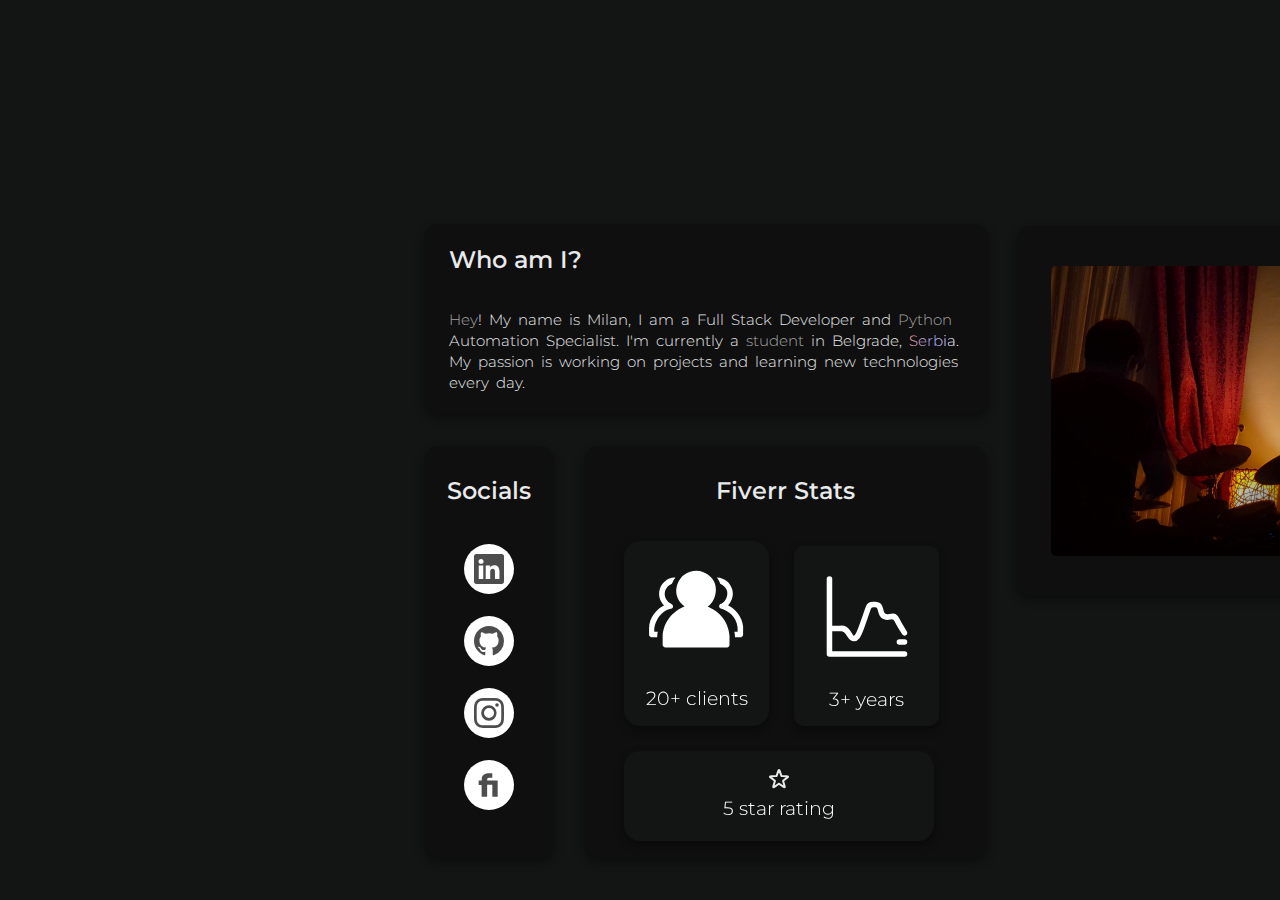
==== main.html @ 4656a769 "Initial commit" ====
<!DOCTYPE html>
<html lang="en">
<head>
    <meta charset="UTF-8">
    <meta name="viewport" content="width=device-width, initial-scale=1.0">
    <title>Document</title>
    <link rel="stylesheet" href="styles/styles.css">
    <link rel="stylesheet" href="styles/socials.css">
    <link rel="stylesheet" href="styles/cards.css">
    <link rel="stylesheet" href="styles/tools.css">
    <link href="https://fonts.googleapis.com/css2?family=Montserrat:wght@400;700&display=swap" rel="stylesheet">
</head>
<body>
    <script src="scripts/emojiAnimation.js"></script>
    <script src="scripts/starHover.js"></script>
    <div class="bubble-about">
        <h2 class="bubble-about-h">Who am I?</h2>
        <p class="about-paragraph">
            <span class="hover-word">Hey</span>! My name is Milan, I am a Full Stack Developer and <span class="hover-word">Python</span> Automation Specialist. I'm currently a <span class="hover-word">student</span> in Belgrade, <span class="hover-word serbia">Serbia</span>. My passion is working on projects and learning new technologies every day.
        </p>
        <div id="emoji-container"></div>
    </div>
    <div class="bubbles-container">
        <div class="bubble-socials">
            <h2 class="bubble-socials-h">Socials</h2>
            <ul class="example-2">
                <li class="icon-content">
                  <a
                    href="https://linkedin.com"
                    aria-label="LinkedIn"
                    data-social="linkedin"
                    target="_blank"
                  >
                    <div class="filled"></div>
                    <svg
                      xmlns="http://www.w3.org/2000/svg"
                      width="16"
                      height="16"
                      fill="currentColor"
                      class="bi bi-linkedin"
                      viewBox="0 0 16 16"
                      xml:space="preserve"
                    >
                      <path
                        d="M0 1.146C0 .513.526 0 1.175 0h13.65C15.474 0 16 .513 16 1.146v13.708c0 .633-.526 1.146-1.175 1.146H1.175C.526 16 0 15.487 0 14.854zm4.943 12.248V6.169H2.542v7.225zm-1.2-8.212c.837 0 1.358-.554 1.358-1.248-.015-.709-.52-1.248-1.342-1.248S2.4 3.226 2.4 3.934c0 .694.521 1.248 1.327 1.248zm4.908 8.212V9.359c0-.216.016-.432.08-.586.173-.431.568-.878 1.232-.878.869 0 1.216.662 1.216 1.634v3.865h2.401V9.25c0-2.22-1.184-3.252-2.764-3.252-1.274 0-1.845.7-2.165 1.193v.025h-.016l.016-.025V6.169h-2.4c.03.678 0 7.225 0 7.225z"
                        fill="currentColor"
                      ></path>
                    </svg>
                  </a>
                  <div class="tooltip">LinkedIn</div>
                </li>
                <li class="icon-content">
                  <a href="https://github.com/spidistudio" aria-label="GitHub" data-social="github" target="_blank">
                    <div class="filled"></div>
                    <svg
                      xmlns="http://www.w3.org/2000/svg"
                      width="16"
                      height="16"
                      fill="currentColor"
                      class="bi bi-github"
                      viewBox="0 0 16 16"
                      xml:space="preserve"
                    >
                      <path
                        d="M8 0C3.58 0 0 3.58 0 8c0 3.54 2.29 6.53 5.47 7.59.4.07.55-.17.55-.38 0-.19-.01-.82-.01-1.49-2.01.37-2.53-.49-2.69-.94-.09-.23-.48-.94-.82-1.13-.28-.15-.68-.52-.01-.53.63-.01 1.08.58 1.23.82.72 1.21 1.87.87 2.33.66.07-.52.28-.87.51-1.07-1.78-.2-3.64-.89-3.64-3.95 0-.87.31-1.59.82-2.15-.08-.2-.36-1.02.08-2.12 0 0 .67-.21 2.2.82.64-.18 1.32-.27 2-.27s1.36.09 2 .27c1.53-1.04 2.2-.82 2.2-.82.44 1.1.16 1.92.08 2.12.51.56.82 1.27.82 2.15 0 3.07-1.87 3.75-3.65 3.95.29.25.54.73.54 1.48 0 1.07-.01 1.93-.01 2.2 0 .21.15.46.55.38A8.01 8.01 0 0 0 16 8c0-4.42-3.58-8-8-8"
                        fill="currentColor"
                      ></path>
                    </svg>
                  </a>
                  <div class="tooltip">GitHub</div>
                </li>
                <li class="icon-content">
                  <a
                    href="https://www.instagram.com/milanarnaut"
                    aria-label="Instagram"
                    data-social="instagram"
                    target="_blank"
                  >
                    <div class="filled"></div>
                    <svg
                      xmlns="http://www.w3.org/2000/svg"
                      width="16"
                      height="16"
                      fill="currentColor"
                      class="bi bi-instagram"
                      viewBox="0 0 16 16"
                      xml:space="preserve"
                    >
                      <path
                        d="M8 0C5.829 0 5.556.01 4.703.048 3.85.088 3.269.222 2.76.42a3.9 3.9 0 0 0-1.417.923A3.9 3.9 0 0 0 .42 2.76C.222 3.268.087 3.85.048 4.7.01 5.555 0 5.827 0 8.001c0 2.172.01 2.444.048 3.297.04.852.174 1.433.372 1.942.205.526.478.972.923 1.417.444.445.89.719 1.416.923.51.198 1.09.333 1.942.372C5.555 15.99 5.827 16 8 16s2.444-.01 3.298-.048c.851-.04 1.434-.174 1.943-.372a3.9 3.9 0 0 0 1.416-.923c.445-.445.718-.891.923-1.417.197-.509.332-1.09.372-1.942C15.99 10.445 16 10.173 16 8s-.01-2.445-.048-3.299c-.04-.851-.175-1.433-.372-1.941a3.9 3.9 0 0 0-.923-1.417A3.9 3.9 0 0 0 13.24.42c-.51-.198-1.092-.333-1.943-.372C10.443.01 10.172 0 7.998 0zm-.717 1.442h.718c2.136 0 2.389.007 3.232.046.78.035 1.204.166 1.486.275.373.145.64.319.92.599s.453.546.598.92c.11.281.24.705.275 1.485.039.843.047 1.096.047 3.231s-.008 2.389-.047 3.232c-.035.78-.166 1.203-.275 1.485a2.5 2.5 0 0 1-.599.919c-.28.28-.546.453-.92.598-.28.11-.704.24-1.485.276-.843.038-1.096.047-3.232.047s-2.39-.009-3.233-.047c-.78-.036-1.203-.166-1.485-.276a2.5 2.5 0 0 1-.92-.598 2.5 2.5 0 0 1-.6-.92c-.109-.281-.24-.705-.275-1.485-.038-.843-.046-1.096-.046-3.233s.008-2.388.046-3.231c.036-.78.166-1.204.276-1.486.145-.373.319-.64.599-.92s.546-.453.92-.598c.282-.11.705-.24 1.485-.276.738-.034 1.024-.044 2.515-.045zm4.988 1.328a.96.96 0 1 0 0 1.92.96.96 0 0 0 0-1.92m-4.27 1.122a4.109 4.109 0 1 0 0 8.217 4.109 4.109 0 0 0 0-8.217m0 1.441a2.667 2.667 0 1 1 0 5.334 2.667 2.667 0 0 1 0-5.334"
                        fill="currentColor"
                      ></path>
                    </svg>
                  </a>
                  <div class="tooltip">Instagram</div>
                </li>
                <li class="icon-content">
                    <a href="https://www.fiverr.com/milan_code" target="_blank" data-social="fiverr" target="_blank">
                        <svg xmlns="http://www.w3.org/2000/svg" viewBox="0 0 24 24" fill="currentColor">
                            <path d="M 14.602 6.16 H 11.904 C 11.065 6.218 10.536 6.743 10.561 7.283 V 8.332 H 18.941 V 21.445 H 14.664 V 11.87 H 10.515 V 21.396 H 6.096 V 11.944 H 3.739 V 8.359 H 6.219 V 6.764 C 6.194 5.904 6.783 3.326 10.736 2.59 H 14.64 V 6.199"/>
                        </svg>
                        <span class="filled"></span>
                    </a>
                    <span class="tooltip">Fiverr</span>
                </li>
            </ul>
        </div>
        <div class="bubble-fiverr-stats">
          <h2 class="fiverr-stats-h">Fiverr Stats</h2>
          <ul class="fiverr-cards">
            <li class="clients">
              <svg xmlns="http://www.w3.org/2000/svg" viewBox="-6 -6 48 48" fill="currentColor" class="clients-svg">
                <path d="M 7.99 26.382 H 27.746 C 27.953 25.281 27.987 15.85 18.075 14.99 C 15.459 14.955 7.336 16.607 7.99 26.348 M 5.961 24.177 V 27.37 C 5.895 27.688 6.235 28.281 6.851 28.289 H 28.771 C 28.949 28.29 29.751 28.206 29.736 27.329 V 27.329 V 24.117 C 29.434 20.749 27.853 16.299 21.941 13.73 C 24.486 12.578 27.063 5.721 22.006 2.365 C 20.491 1.192 16.958 -0.005 13.524 2.489 C 11.663 3.692 8.335 9.383 13.794 13.766 C 12.361 14.241 6.59 16.925 5.946 24.172 M 4.028 24.667 C 4.046 24.072 4.093 23.337 4.22 22.718 H 3.039 C 2.682 20.264 4.679 15.167 9.28 14.426 C 9.823 14.008 9.838 13.212 9.102 12.8 C 6.191 11.451 5.607 7.342 9.261 5.63 C 9.607 4.896 9.934 4.084 10.518 3.49 C 9.401 3.343 7.714 3.817 6.744 4.885 C 4.622 6.626 3.681 10.387 6.451 13.36 C 3.791 14.652 1.198 17.58 1.136 21.448 V 23.852 C 1.181 24.172 1.369 24.508 1.943 24.653 H 4.025 M 31.682 24.659 C 31.615 24.022 31.642 23.423 31.481 22.748 H 32.605 V 21.08 C 32.051 17.33 29.559 15.359 26.581 14.471 C 25.822 14.037 25.837 13.218 26.632 12.783 C 28.183 12.58 31.147 7.864 26.425 5.623 C 26.132 4.921 25.82 4.164 25.237 3.455 C 26.712 3.49 27.82 3.979 29.189 5.038 C 31.437 7.629 31.568 10.644 29.254 13.349 C 31.553 14.343 34.29 17.21 34.567 20.877 V 23.907 C 34.48 24.349 34.185 24.569 33.916 24.641 H 31.685 M 17.991 13.165 C 25.433 12.078 23.74 3.215 17.995 3.001 a 1 1 0 0 0 -0.075 10.131"/>
            </svg>
            20+ clients
            </li>
            <li class="experience">
              <svg width="140px" height="140px" viewBox="-6.4 -6.4 76.80 76.80" xmlns="http://www.w3.org/2000/svg" stroke="#ffffff" stroke-width="1.28" transform="rotate(0)matrix(1, 0, 0, 1, 0, 0)"><g id="SVGRepo_bgCarrier" stroke-width="0"></g><g id="SVGRepo_tracerCarrier" stroke-linecap="round" stroke-linejoin="round" stroke-width="1.25" stroke-width="6" fill="currentColor" class="experience-svg">
                <path d="M55,54c0,.5522-.4473,1-1,1H10c-.5527,0-1-.4478-1-1V10c0-.5522,.4473-1,1-1s1,.4478,1,1v28h5.4639c.5596-.0562,3.2568-.1567,5.3184,2.8716,.3125,.4585,.585,.8989,.835,1.3057,.7012,1.1362,1.1211,1.7793,1.5918,1.7793,.5898,0,1.4805,0,3.7305-6.2827,1.458-4.0718,3.0107-8.6055,3.8076-10.9453,.5508-1.6177,2.0713-2.7041,3.7842-2.7041h1.3135c1.8564,0,3.4561,1.2627,3.8906,3.0703,.5488,2.2915,.8428,2.9209,.9199,3.0596,.292,.5225,.9014,1.6108,3.5117,1.0425,3.3486-.7305,4.1211-.1455,5.4199,2.5674,1.0713,2.2358,4.2275,7.2573,4.2598,7.3076,.2939,.4673,.1533,1.085-.3145,1.3789-.4658,.2969-1.084,.1538-1.3789-.3135-.1318-.21-3.249-5.1694-4.3701-7.5093q-.9434-1.9668-3.1885-1.4771c-2.6963,.5889-4.6064-.0928-5.6855-2.0215-.1152-.2065-.4629-.8315-1.1191-3.5684-.2168-.9043-1.0166-1.5366-1.9453-1.5366h-1.3135c-.8564,0-1.6162,.542-1.8916,1.3486-.7979,2.3452-2.3545,6.8901-3.8174,10.9746-2.0879,5.8311-3.3994,7.6089-5.6133,7.6089-1.6104,0-2.4277-1.3257-3.2939-2.7295-.2354-.3828-.4912-.7979-.7852-1.2295-1.5234-2.2388-3.3867-2.0181-3.4629-2.0083-.0439,.0059-.1016,.0107-.1455,.0107h-5.5215v13H54c.5527,0,1,.4478,1,1Zm-1-8h-3c-.5527,0-1,.4478-1,1s.4473,1,1,1h3c.5527,0,1-.4478,1-1s-.4473-1-1-1Z"/>
            </svg>
            3+ years
            </li>
            <li class="rating">
              <div class="star-container">
                  <svg class="star-svg main-star" width="24px" height="24px" xmlns="http://www.w3.org/2000/svg" viewBox="0 0 24 24" stroke="#e8eaeb" stroke-width="2" stroke-linecap="round" stroke-linejoin="round" style="display: block;" class="main-star">
                      <path d="M11.245 4.174C11.4765 3.5081 11.5922 3.1751 11.7634 3.0829 11.9115 3.003 12.0898 3.003 12.238 3.0829 12.4091 3.1751 12.5248 3.5081 12.7563 4.174L14.2866 8.5764C14.3525 8.7659 14.3854 8.8607 14.4448 8.9313 14.4972 8.9936 14.5641 9.0422 14.6396 9.0728 14.725 9.1074 14.8253 9.1095 15.0259 9.1136L19.6857 9.2085C20.3906 9.2229 20.743 9.2301 20.8837 9.3643 21.0054 9.4805 21.0605 9.6501 21.0303 9.8157 20.9955 10.007 20.7146 10.2199 20.1528 10.6459L16.4387 13.4616C16.2788 13.5829 16.1989 13.6435 16.1501 13.7217 16.107 13.7909 16.0815 13.8695 16.0757 13.9507 16.0692 14.0427 16.0982 14.1387 16.1563 14.3308L17.506 18.7919C17.7101 19.4667 17.8122 19.8041 17.728 19.9793 17.6551 20.131 17.5108 20.2358 17.344 20.2583 17.1513 20.2842 16.862 20.0829 16.2833 19.6802L12.4576 17.0181C12.2929 16.9035 12.2106 16.8462 12.1211 16.8239 12.042 16.8043 11.9593 16.8043 11.8803 16.8239 11.7908 16.8462 11.7084 16.9035 11.5437 17.0181L7.718 19.6802C7.1394 20.0829 6.85 20.2842 6.6573 20.2583 6.4906 20.2358 6.3463 20.131 6.2734 19.9793 6.1891 19.8041 6.2912 19.4667 6.4954 18.7919L7.845 14.3308C7.9031 14.1387 7.9322 14.0427 7.9256 13.9507 7.9199 13.8695 7.8943 13.7909 7.8512 13.7217 7.8025 13.6435 7.7225 13.5829 7.5626 13.4616L3.8486 10.6459C3.2868 10.2199 3.0059 10.007 2.971 9.8157 2.9408 9.6501 2.9959 9.4805 3.1177 9.3643 3.2583 9.2301 3.6107 9.2229 4.3156 9.2085L8.9754 9.1136C9.176 9.1095 9.2763 9.1074 9.3618 9.0728 9.4373 9.0422 9.5041 8.9936 9.5566 8.9313 9.6159 8.8607 9.6489 8.7659 9.7148 8.5764L11.245 4.174Z"/>
                  </svg>
                  <svg class="star-svg" width="24px" height="24px" xmlns="http://www.w3.org/2000/svg" viewBox="0 0 24 24" stroke="#e8eaeb" stroke-width="2" stroke-linecap="round" stroke-linejoin="round" data-index="1" style="display: block;">
                      <path d="M11.245 4.174C11.4765 3.5081 11.5922 3.1751 11.7634 3.0829 11.9115 3.003 12.0898 3.003 12.238 3.0829 12.4091 3.1751 12.5248 3.5081 12.7563 4.174L14.2866 8.5764C14.3525 8.7659 14.3854 8.8607 14.4448 8.9313 14.4972 8.9936 14.5641 9.0422 14.6396 9.0728 14.725 9.1074 14.8253 9.1095 15.0259 9.1136L19.6857 9.2085C20.3906 9.2229 20.743 9.2301 20.8837 9.3643 21.0054 9.4805 21.0605 9.6501 21.0303 9.8157 20.9955 10.007 20.7146 10.2199 20.1528 10.6459L16.4387 13.4616C16.2788 13.5829 16.1989 13.6435 16.1501 13.7217 16.107 13.7909 16.0815 13.8695 16.0757 13.9507 16.0692 14.0427 16.0982 14.1387 16.1563 14.3308L17.506 18.7919C17.7101 19.4667 17.8122 19.8041 17.728 19.9793 17.6551 20.131 17.5108 20.2358 17.344 20.2583 17.1513 20.2842 16.862 20.0829 16.2833 19.6802L12.4576 17.0181C12.2929 16.9035 12.2106 16.8462 12.1211 16.8239 12.042 16.8043 11.9593 16.8043 11.8803 16.8239 11.7908 16.8462 11.7084 16.9035 11.5437 17.0181L7.718 19.6802C7.1394 20.0829 6.85 20.2842 6.6573 20.2583 6.4906 20.2358 6.3463 20.131 6.2734 19.9793 6.1891 19.8041 6.2912 19.4667 6.4954 18.7919L7.845 14.3308C7.9031 14.1387 7.9322 14.0427 7.9256 13.9507 7.9199 13.8695 7.8943 13.7909 7.8512 13.7217 7.8025 13.6435 7.7225 13.5829 7.5626 13.4616L3.8486 10.6459C3.2868 10.2199 3.0059 10.007 2.971 9.8157 2.9408 9.6501 2.9959 9.4805 3.1177 9.3643 3.2583 9.2301 3.6107 9.2229 4.3156 9.2085L8.9754 9.1136C9.176 9.1095 9.2763 9.1074 9.3618 9.0728 9.4373 9.0422 9.5041 8.9936 9.5566 8.9313 9.6159 8.8607 9.6489 8.7659 9.7148 8.5764L11.245 4.174Z"/>
                  </svg>
                  <svg class="star-svg" width="24px" height="24px" xmlns="http://www.w3.org/2000/svg" viewBox="0 0 24 24" stroke="#e8eaeb" stroke-width="2" stroke-linecap="round" stroke-linejoin="round" data-index="2" style="display: block;">
                      <path d="M11.245 4.174C11.4765 3.5081 11.5922 3.1751 11.7634 3.0829 11.9115 3.003 12.0898 3.003 12.238 3.0829 12.4091 3.1751 12.5248 3.5081 12.7563 4.174L14.2866 8.5764C14.3525 8.7659 14.3854 8.8607 14.4448 8.9313 14.4972 8.9936 14.5641 9.0422 14.6396 9.0728 14.725 9.1074 14.8253 9.1095 15.0259 9.1136L19.6857 9.2085C20.3906 9.2229 20.743 9.2301 20.8837 9.3643 21.0054 9.4805 21.0605 9.6501 21.0303 9.8157 20.9955 10.007 20.7146 10.2199 20.1528 10.6459L16.4387 13.4616C16.2788 13.5829 16.1989 13.6435 16.1501 13.7217 16.107 13.7909 16.0815 13.8695 16.0757 13.9507 16.0692 14.0427 16.0982 14.1387 16.1563 14.3308L17.506 18.7919C17.7101 19.4667 17.8122 19.8041 17.728 19.9793 17.6551 20.131 17.5108 20.2358 17.344 20.2583 17.1513 20.2842 16.862 20.0829 16.2833 19.6802L12.4576 17.0181C12.2929 16.9035 12.2106 16.8462 12.1211 16.8239 12.042 16.8043 11.9593 16.8043 11.8803 16.8239 11.7908 16.8462 11.7084 16.9035 11.5437 17.0181L7.718 19.6802C7.1394 20.0829 6.85 20.2842 6.6573 20.2583 6.4906 20.2358 6.3463 20.131 6.2734 19.9793 6.1891 19.8041 6.2912 19.4667 6.4954 18.7919L7.845 14.3308C7.9031 14.1387 7.9322 14.0427 7.9256 13.9507 7.9199 13.8695 7.8943 13.7909 7.8512 13.7217 7.8025 13.6435 7.7225 13.5829 7.5626 13.4616L3.8486 10.6459C3.2868 10.2199 3.0059 10.007 2.971 9.8157 2.9408 9.6501 2.9959 9.4805 3.1177 9.3643 3.2583 9.2301 3.6107 9.2229 4.3156 9.2085L8.9754 9.1136C9.176 9.1095 9.2763 9.1074 9.3618 9.0728 9.4373 9.0422 9.5041 8.9936 9.5566 8.9313 9.6159 8.8607 9.6489 8.7659 9.7148 8.5764L11.245 4.174Z"/>
                  </svg>
                  <svg class="star-svg" width="24px" height="24px" xmlns="http://www.w3.org/2000/svg" viewBox="0 0 24 24" stroke="#e8eaeb" stroke-width="2" stroke-linecap="round" stroke-linejoin="round" data-index="3" style="display: block;">
                      <path d="M11.245 4.174C11.4765 3.5081 11.5922 3.1751 11.7634 3.0829 11.9115 3.003 12.0898 3.003 12.238 3.0829 12.4091 3.1751 12.5248 3.5081 12.7563 4.174L14.2866 8.5764C14.3525 8.7659 14.3854 8.8607 14.4448 8.9313 14.4972 8.9936 14.5641 9.0422 14.6396 9.0728 14.725 9.1074 14.8253 9.1095 15.0259 9.1136L19.6857 9.2085C20.3906 9.2229 20.743 9.2301 20.8837 9.3643 21.0054 9.4805 21.0605 9.6501 21.0303 9.8157 20.9955 10.007 20.7146 10.2199 20.1528 10.6459L16.4387 13.4616C16.2788 13.5829 16.1989 13.6435 16.1501 13.7217 16.107 13.7909 16.0815 13.8695 16.0757 13.9507 16.0692 14.0427 16.0982 14.1387 16.1563 14.3308L17.506 18.7919C17.7101 19.4667 17.8122 19.8041 17.728 19.9793 17.6551 20.131 17.5108 20.2358 17.344 20.2583 17.1513 20.2842 16.862 20.0829 16.2833 19.6802L12.4576 17.0181C12.2929 16.9035 12.2106 16.8462 12.1211 16.8239 12.042 16.8043 11.9593 16.8043 11.8803 16.8239 11.7908 16.8462 11.7084 16.9035 11.5437 17.0181L7.718 19.6802C7.1394 20.0829 6.85 20.2842 6.6573 20.2583 6.4906 20.2358 6.3463 20.131 6.2734 19.9793 6.1891 19.8041 6.2912 19.4667 6.4954 18.7919L7.845 14.3308C7.9031 14.1387 7.9322 14.0427 7.9256 13.9507 7.9199 13.8695 7.8943 13.7909 7.8512 13.7217 7.8025 13.6435 7.7225 13.5829 7.5626 13.4616L3.8486 10.6459C3.2868 10.2199 3.0059 10.007 2.971 9.8157 2.9408 9.6501 2.9959 9.4805 3.1177 9.3643 3.2583 9.2301 3.6107 9.2229 4.3156 9.2085L8.9754 9.1136C9.176 9.1095 9.2763 9.1074 9.3618 9.0728 9.4373 9.0422 9.5041 8.9936 9.5566 8.9313 9.6159 8.8607 9.6489 8.7659 9.7148 8.5764L11.245 4.174Z"/>
                  </svg>
                  <svg class="star-svg" width="24px" height="24px" xmlns="http://www.w3.org/2000/svg" viewBox="0 0 24 24" stroke="#e8eaeb" stroke-width="2" stroke-linecap="round" stroke-linejoin="round" data-index="4" style="display: block;">
                      <path d="M11.245 4.174C11.4765 3.5081 11.5922 3.1751 11.7634 3.0829 11.9115 3.003 12.0898 3.003 12.238 3.0829 12.4091 3.1751 12.5248 3.5081 12.7563 4.174L14.2866 8.5764C14.3525 8.7659 14.3854 8.8607 14.4448 8.9313 14.4972 8.9936 14.5641 9.0422 14.6396 9.0728 14.725 9.1074 14.8253 9.1095 15.0259 9.1136L19.6857 9.2085C20.3906 9.2229 20.743 9.2301 20.8837 9.3643 21.0054 9.4805 21.0605 9.6501 21.0303 9.8157 20.9955 10.007 20.7146 10.2199 20.1528 10.6459L16.4387 13.4616C16.2788 13.5829 16.1989 13.6435 16.1501 13.7217 16.107 13.7909 16.0815 13.8695 16.0757 13.9507 16.0692 14.0427 16.0982 14.1387 16.1563 14.3308L17.506 18.7919C17.7101 19.4667 17.8122 19.8041 17.728 19.9793 17.6551 20.131 17.5108 20.2358 17.344 20.2583 17.1513 20.2842 16.862 20.0829 16.2833 19.6802L12.4576 17.0181C12.2929 16.9035 12.2106 16.8462 12.1211 16.8239 12.042 16.8043 11.9593 16.8043 11.8803 16.8239 11.7908 16.8462 11.7084 16.9035 11.5437 17.0181L7.718 19.6802C7.1394 20.0829 6.85 20.2842 6.6573 20.2583 6.4906 20.2358 6.3463 20.131 6.2734 19.9793 6.1891 19.8041 6.2912 19.4667 6.4954 18.7919L7.845 14.3308C7.9031 14.1387 7.9322 14.0427 7.9256 13.9507 7.9199 13.8695 7.8943 13.7909 7.8512 13.7217 7.8025 13.6435 7.7225 13.5829 7.5626 13.4616L3.8486 10.6459C3.2868 10.2199 3.0059 10.007 2.971 9.8157 2.9408 9.6501 2.9959 9.4805 3.1177 9.3643 3.2583 9.2301 3.6107 9.2229 4.3156 9.2085L8.9754 9.1136C9.176 9.1095 9.2763 9.1074 9.3618 9.0728 9.4373 9.0422 9.5041 8.9936 9.5566 8.9313 9.6159 8.8607 9.6489 8.7659 9.7148 8.5764L11.245 4.174Z"/>
                  </svg>
              </div>
              <span class="rating-text">5 star rating</span>
          </li>
          </ul>
        </div>
        <div class="image-container">
            <div class="bubble-image">
                <img src="images/ja.jpg" class="personal-image" />
            </div>
        </div>
        <div clss="tools-container">
          <div class="bubble-tools">
            <h2 class="bubble-tools-h">Tools</h2>
            <ul>
              <li>
                  <img src="images/python-logo.png" alt="Python Logo" class="tools-logo" />
              </li>
              <li>
                <img src="images/css-logo.png" alt="CSS Logo" class="tools-logo" />
              </li>
              <li>
                <img src="images/html-logo.png" alt="HTML Logo" class="tools-logo" />
              </li>
              <li>
                <img src="images/Javascript-shield.svg" alt="JS Logo" class="tools-logo" />
              </li>
              <li>
                <img src="images/csharp-logo.png" alt="C# Logo" class="tools-logo" />
              </li>
              <li>
                <img src="images/adobe-premiere-pro-logo.png" alt="Adobe Premiere Pro Logo" class="tools-logo" />
              </li>
              <li>
                <img src="images/react-logo.png" alt="React Logo" class="tools-logo" />
              </li>
            </ul>
          </div>
        </div>
</body>
</html>
---- styles/styles.css ----
body {
    font-family: 'Montserrat', sans-serif;
    background-color: #131414;
    color: #e8eaeb;
    font-weight: 300;
}

h1, h2, h3 {
    font-weight: 550;
    padding-top: 30px;
    padding-left: 25px;
}

@keyframes slideInAbout {
    0% {
        transform: translateX(-100%); /* Start from the left */
        opacity: 0; /* Start invisible */
        margin-left: -26rem; /* Start with negative margin */
    }
    75% {
        transform: (translateX(-80%));
    }
    100% {
        transform: translateX(0); /* End at the original position */
        opacity: 1; /* Fully visible */
        margin-left: 26rem;
    }
}

@keyframes slideInSocials {
    0% {
        transform: translateX(100%); /* Start from the left */
        opacity: 0; /* Start invisible */
        margin-left: -26rem; /* Start with negative margin */
    }
    75% {
        transform: (translateX(80%));
    }
    100% {
        transform: translateX(0); /* End at the original position */
        opacity: 1; /* Fully visible */
        margin-left: 26rem;
    }
}

@keyframes slideInFiverrStats {
    0% {
        transform: translateX(100%); /* Start from the left */
        opacity: 0; /* Start invisible */
        margin-left: -32rem; /* Start with negative margin */
    }
    75% {
        transform: (translateX(80%));
    }
    100% {
        transform: translateX(0); /* End at the original position */
        opacity: 1; /* Fully visible */
        margin-left: 36rem;
    }
}

@keyframes slideInImage {
    0% {
        transform: translateX(-100%); /* Start from the left */
        opacity: 0; /* Start invisible */
        margin-left: 120rem; /* Start with negative margin */
    }
    75% {
        transform: (translateX(-80%));
    }
    100% {
        transform: translateX(0); /* End at the original position */
        opacity: 1; /* Fully visible */
        margin-left: 63rem;
    }
}

@keyframes slideInTools {
    0% {
        transform: translateX(-100%); /* Start from the left */
        opacity: 0; /* Start invisible */
        margin-left: 150rem; /* Start with negative margin */
    }
    75% {
        transform: (translateX(-80%));
    }
    100% {
        transform: translateX(0); /* End at the original position */
        opacity: 1; /* Fully visible */
        margin-left: 87.5rem;
    }
}

.bubble-about {
    width: 80%;
    max-width: 550px;
    height: 180px;
    border-radius: 15px;
    background-color: #0f0f0f;
    box-shadow: 0 4px 10px rgba(0, 0, 0, 0.4); /* Stronger shadow */
    margin: 14rem 26rem 20px; /* Set margin-top to 14rem */
    display: flex;
    flex-direction: column;
    justify-content: center;
    animation: slideInAbout 1s ease;
    left: 26em; /* Set final position */
    padding-right: 15px;
    padding-bottom: 10px;
}

.bubble-socials {
    width: 80%;
    max-width: 130px;
    height: 412px;
    border-radius: 15px;
    background-color: #0f0f0f;
    box-shadow: 0 4px 10px rgba(0, 0, 0, 0.4); /* Stronger shadow */
    margin: 2rem 26rem 20px; /* Change top margin to match bubble-about */
    display: flex;
    flex-direction: column;
    animation: slideInSocials 1s ease;
    left: 28rem; /* Set final position */
}

.bubble-socials-h {
    text-align: center;
    padding-top: 10px;
    padding-left: 0px;
}

.bubble-fiverr-stats {
    width: 80%;
    max-width: 403px;
    height: 412px;
    border-radius: 15px;
    background-color: #0f0f0f;
    box-shadow: 0 4px 10px rgba(0, 0, 0, 0.4); /* Stronger shadow */
    margin-top: -27rem;
    margin-left: 36rem;
    display: flex;
    flex-direction: column;
    animation: slideInFiverrStats 1s ease;
    left: 36rem; /* Set final position */
}

.fiverr-stats-h {
    text-align: center;
    padding-top: 10px;
    padding-left: 0px;
}

/* Ensure the bubble image container is styled as a bubble */
.bubble-image {
    display: flex; /* Use flexbox for alignment */
    justify-content: center; /* Center the image horizontally */
    align-items: center; /* Center the image vertically */
    width: 100%; /* Full width of the bubble */
    height: 100%; /* Full height of the bubble */
    max-width: 320px;
    max-height: 320px;
    border-radius: 15px; /* Match the bubble style */
    background-color: #0f0f0f; /* Background color for the bubble */
    box-shadow: 0 4px 10px rgba(0, 0, 0, 0.4); /* Shadow for depth */
    margin-top: -39.5rem;
    margin-left: 63rem;
    padding: 40px 20px 40px 20px;
    animation: slideInImage 1s ease;
    margin-left: 63rem; /* Set final position */
}

/* Style for the personal image */
.personal-image {
    width: 100%; /* Make the image responsive */
    height: 100%; /* Maintain aspect ratio */
    max-width: 290px;
    max-height: 290px;
    object-fit: cover; /* Cover the bubble area */
    border-radius: 5px;
}

.tools-container {
    display: flex;
    flex-direction: column;
    align-items: center;
    padding: 20px 0;
}

.bubble-tools {
    width: 80%;
    max-width: 140px;
    height: 630px;
    border-radius: 15px;
    background-color: #0f0f0f;
    box-shadow: 0 4px 10px rgba(0, 0, 0, 0.4);
    margin-top: -23rem;
    margin-left: 87.5rem;
    display: flex;
    flex-direction: column;
    align-items: center; /* Center items horizontally */
    justify-content: space-around; /* Distribute space vertically */
    animation: slideInTools 1s ease;
    left: 28rem;
}

.bubble-tools-h {
    text-align: center;
    padding-top: 10px;
    padding-left: 0px;
    padding-bottom: 0px;
}

.about-paragraph {
    padding-left: 25px;
    padding-bottom: 25px;
    font-size: 15px;
    word-spacing: 0.2em;
    line-height: 1.4;
}

#emoji-container {
    position: fixed;
    top: 0;
    left: 0;
    width: 100vw;
    height: 100vh;
    pointer-events: none;
    overflow: hidden;
}

/* Emoji confetti styles */
.emoji-confetti {
    font-size: 1.5rem;
    position: absolute;
    opacity: 0;
    transition: transform 0.3s ease-out, opacity 0.3s ease-out; /* Initial jump effect */
}

.fade-in {
    opacity: 1; /* Fade in effect */
}

/* Paragraph container */
#content {
    text-align: center;
}

/* Hover words */
.hover-word {
    position: relative;
    cursor: pointer;
    color: #a6a6a6;
    transition: color 0.3s ease;
}

.hover-word:hover {
    color: #e8eaeb;
}

/* Updated Emoji confetti styles */
.emoji-confetti {
    font-size: 1.5rem;
    position: absolute;
    opacity: 0;
    transition: transform 0.3s ease-out, opacity 0.3s ease-out; /* Initial jump effect */
}

/* Fade-in class */
.fade-in {
    opacity: 1;
}

/* Apply the animation to the emoji */
.emoji-confetti {
    animation: jumpAndFall 1s ease forwards; /* Use the new animation */
}

.hover-word.serbia {
    color: #adadad; /* Initial text color */
    background: linear-gradient(90deg, red, blue, white); /* Horizontal gradient */
    background-clip: text; /* Clip the background to the text */
    -webkit-background-clip: text; /* For Safari */
    transition: color 0.5s ease; /* Smooth transition for color */
    display: inline-block; /* Ensure the text behaves like a block for background-clip */
}

.hover-word.serbia:hover {
    color: transparent; /* Make the text transparent to show the gradient */
    background: linear-gradient(90deg, red, blue, white); /* Apply the gradient on hover */
    background-clip: text; /* Ensure the gradient is clipped to the text */
    -webkit-background-clip: text; /* For Safari */
}

@keyframes gradientAnimation {
    0% {
        background-position: 0%; /* Start at the left */
    }
    100% {
        background-position: 100%; /* Move to the right */
    }
}

/* Medium screens (tablets) */
@media (min-width: 601px) and (max-width: 1024px) {
    .bubble-about, .bubble-socials, .bubble-fiverr-stats, .bubble-image, .bubble-tools {
        margin: 3rem auto; /* Center-align */
        max-width: 70%; /* Larger width than on small screens */
    }
}
---- styles/socials.css ----
/* From Uiverse.io by Zameerahmad01 */ 
ul {
  list-style: none;
}

.example-2 {
  display: flex;
  justify-content: center;
  align-items: center;
  flex-direction: column;
  row-gap: 1.2rem;
}
.example-2 .icon-content {
  margin: 0 10px;
  position: relative;
  margin-right: 50px;
  margin-top: -10px;
  padding-top: 13px;
}
.example-2 .icon-content .tooltip {
  position: absolute;
  top: 20px;
  left: 40%;
  transform: translateX(50%);
  color: #fff;
  padding: 6px 10px;
  border-radius: 5px;
  opacity: 0;
  visibility: hidden;
  font-size: 14px;
  transition: all 0.3s ease;
}
.example-2 .icon-content:hover .tooltip {
  opacity: 1;
  visibility: visible;
  top: 5px;
}
.example-2 .icon-content a {
  position: relative;
  overflow: hidden;
  display: flex;
  justify-content: center;
  align-items: center;
  width: 50px;
  height: 50px;
  border-radius: 50%;
  color: #4d4d4d;
  background-color: #fff;
  transition: all 0.3s ease-in-out;
}
.example-2 .icon-content a:hover {
  box-shadow: 3px 2px 45px 0px rgb(0 0 0 / 12%);
}
.example-2 .icon-content a svg {
  position: relative;
  z-index: 1;
  width: 30px;
  height: 30px;
}
.example-2 .icon-content a:hover {
  color: white;
}
.example-2 .icon-content a .filled {
  position: absolute;
  top: auto;
  bottom: 0;
  left: 0;
  width: 100%;
  height: 0;
  background-color: #000;
  transition: all 0.3s ease-in-out;
}
.example-2 .icon-content a:hover .filled {
  height: 100%;
}

.example-2 .icon-content a[data-social="linkedin"] .filled,
.example-2 .icon-content a[data-social="linkedin"] ~ .tooltip {
  background-color: #0274b3;
}

.example-2 .icon-content a[data-social="github"] .filled,
.example-2 .icon-content a[data-social="github"] ~ .tooltip {
  background-color: #24262a;
}
.example-2 .icon-content a[data-social="instagram"] .filled,
.example-2 .icon-content a[data-social="instagram"] ~ .tooltip {
  background: linear-gradient(
    45deg,
    #405de6,
    #5b51db,
    #b33ab4,
    #c135b4,
    #e1306c,
    #fd1f1f
  );
}
.example-2 .icon-content a[data-social="fiverr"] .filled,
.example-2 .icon-content a[data-social="fiverr"] ~ .tooltip {
  background-color: #1DBF73;
}

.example-2 .icon-content a[data-social="fiverr"] ~ .tooltip {
 margin-left: 10px;
}
---- styles/cards.css ----
.clients {
    display: flex; /* Enable flexbox */
    flex-direction: column; /* Stack items vertically */
    justify-content: center; /* Center items vertically */
    align-items: center; /* Center items horizontally */
    background: #131414;
    position: relative;
    width: 135px;
    height: 160px;
    border-radius: 16px;
    overflow: hidden;
    box-shadow: 0 4px 10px rgba(0, 0, 0, 0.4); /* Stronger shadow */
    color: white; /* Text color */
    font-size: 1.2rem; /* Font size similar to h2 */
    text-align: center;
    padding: 5px; /* Center text */
    margin: 0; /* Remove auto margin */
    padding-bottom: 15px;
    padding-top: 10px;
}

.clients svg, .clients p {
    margin: 0; /* Remove any default margin */
    display: block; /* Ensure block display for centering */
}

.experience {
    display: flex; /* Enable flexbox */
    flex-direction: column; /* Stack items vertically */
    justify-content: center; /* Center items vertically */
    align-items: center; /* Center items horizontally */
    background: #131414;
    position: relative;
    width: 135px;
    height: 160px;
    border-radius: 16px;
    overflow: hidden;
    box-shadow: 0 4px 10px rgba(0, 0, 0, 0.4); /* Stronger shadow */
    margin-top: -180px;
    margin-left: 170px;
    color: white; /* Text color */
    font-size: 1.2rem; /* Font size similar to h2 */
    text-align: center;
    padding: 5px; /* Center text */
    border-radius: 10px; /* Rounded corners */
    padding-bottom: 15px;
}

.experience svg {
    margin-bottom: 5px;
}

.rating {
    display: flex; /* Enable flexbox */
    flex-direction: column; /* Stack items vertically */
    justify-content: center; /* Center items vertically */
    align-items: center; /* Center items horizontally */
    background: #131414;
    position: relative;
    width: 310px;
    height: 80px;
    border-radius: 16px;
    overflow: hidden;
    box-shadow: 0 4px 10px rgba(0, 0, 0, 0.4); /* Stronger shadow */
    margin-top: 25px;
    margin-left: 0px;
    color: white; /* Text color */
    font-size: 1.2rem; /* Font size similar to h2 */
    text-align: center;
    padding-top: 10px;
}

.rating svg {
    margin-bottom: 5px; /* Space between star and text */
}

.rating-text {
    padding-top: 15px;
    padding-bottom: 0px;
}

.star-container {
    position: relative;
    display: flex;
    justify-content: center;
    align-items: center;
    cursor: pointer;
}

.star-svg {
    opacity: 1; /* Start hidden */
    transform: scale(0); /* Start small */
    transition: opacity 0.4s ease, transform 0.4s ease; /* Transition for fade and scale */
    position: absolute; /* Position stars absolutely */
}

.main-star {
    display: block; /* Show only the main star */
    opacity: 1; /* Ensure the main star is visible */
    transform: scale(1); /* Keep the main star at normal size */
}

/* Position the stars at the same location initially */
.star-svg[data-index="0"] { /* Main star */
    transform: translate(0, 0); /* Main star position */
}

.star-svg[data-index="1"], /* Left */
.star-svg[data-index="2"], /* Left */
.star-svg[data-index="3"], /* Right */
.star-svg[data-index="4"] { /* Right */
    transform: translate(0, 0); /* Start at the same position */
    transform: scale(1);
}

/* Show stars on hover */
.star-container:hover .star-svg {
    opacity: 1; /* Fade in */
    transform: scale(1.2); /* Scale up to 120% for all stars */
    fill: #e8eaeb; /* Fill color for stars on hover */
}

/* Position the stars around the main star on hover */
.star-container:hover .star-svg[data-index="1"] { transform: translate(-50px, 0); } /* Left */
.star-container:hover .star-svg[data-index="2"] { transform: translate(-25px, 0); } /* Left */
.star-container:hover .star-svg[data-index="3"] { transform: translate(25px, 0); } /* Right */
.star-container:hover .star-svg[data-index="4"] { transform: translate(50px, 0); } /* Right */

/* Keep stars visible after hover */
.star-container.active .star-svg {
    opacity: 1; /* Keep stars visible */
    transform: scale(1); /* Keep stars at larger size */
    fill: #e8eaeb; /* Fill color for stars when active */
}

/* Reset fill color when not hovering or active */
.star-container .star-svg {
    fill: none; /* No fill color when not hovered or active */
    opacity: 0; /* Start hidden */
}

/* Ensure stars are visible when active */
.star-container.active .star-svg {
    opacity: 1; /* Keep stars visible when active */
}

.star-row {
    display: flex; /* Show all stars in a row */
    position: absolute;
    top: 0;
    left: 50%;
    transform: translateX(-50%);
    gap: 5px;
    opacity: 1;
}

.star-row .star-svg {
    display: block; /* Initially hide the outer stars */
    opacity: 1;
}

.star-container:hover .star-row .star-svg {
    display: block; /* Show all stars on hover */
    opacity: 1;
    transform: scale(1.4); /* Scale up to 120% for all stars */
}

.star-row .star-svg.filled {
    fill: #e8eaeb; /* Fill color for stars */
    stroke: #e8eaeb; /* Stroke color for stars */
    opacity: 1;
}

/* Ensure the main star is always visible */
.star-container .main-star {
    opacity: 1; /* Always visible */
    fill: #e8eaeb; /* Set fill color if needed */
}

/* Reset fill color when not hovering or active */
.star-container .star-svg {
    fill: none; /* No fill color when not hovered or active */
    opacity: 0; /* Start hidden */
}

/* Ensure stars are visible when active */
.star-container.active .star-svg {
    opacity: 1; /* Keep stars visible when active */
}

.main-star {
    opacity: 1;
    display: block;
}
---- styles/tools.css ----
.tools-logo {
    width: 55px; /* Fixed width */
    height: 55px; /* Fixed height */
    display: block;
}

.bubble-tools li {
    margin-bottom: 15px; /* Adjust this value to control spacing */
}

.bubble-tools ul {
    list-style-type: none;
    padding: 0;
    margin: 0;
}
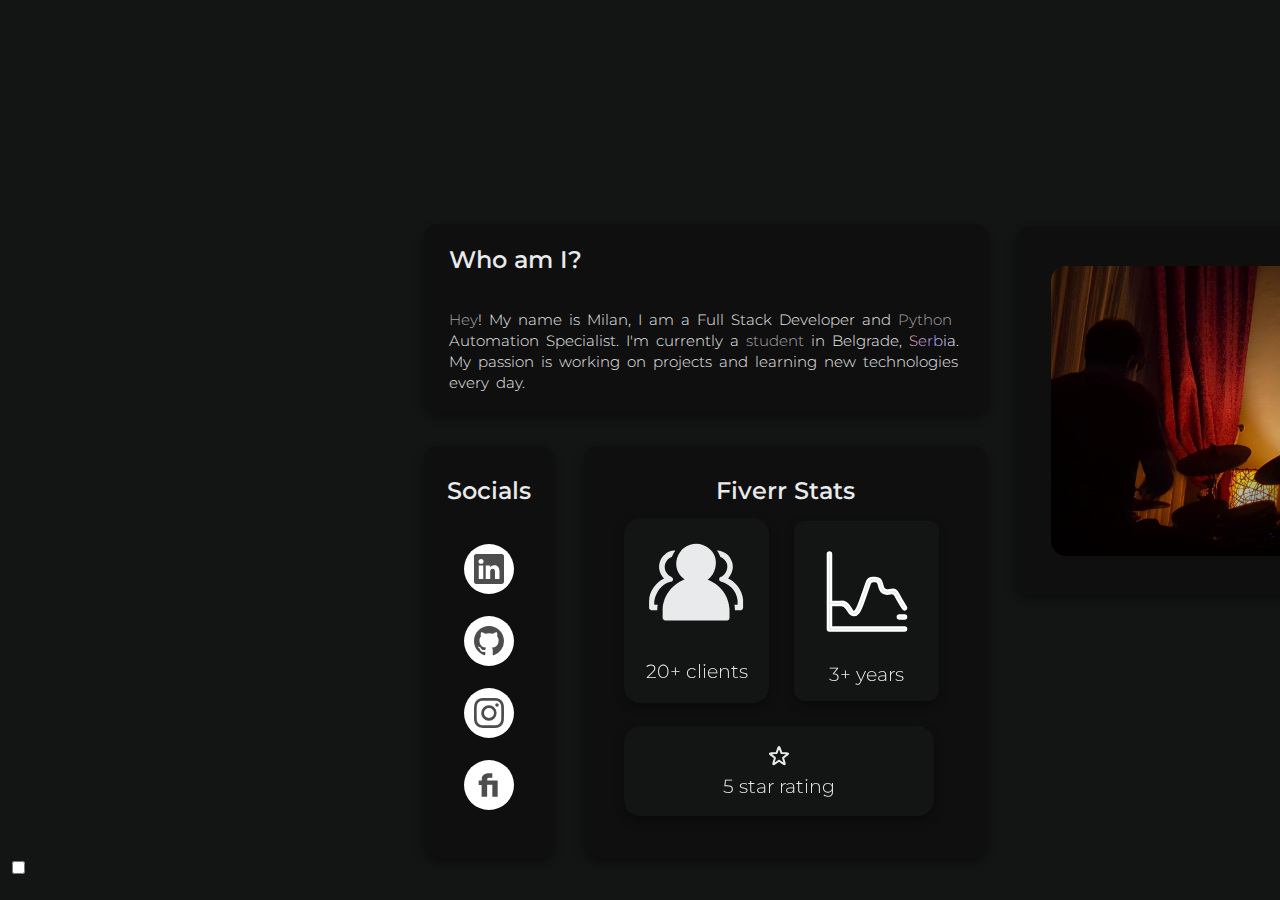
==== commit 3e7de60c: "Client card rotation" ====
--- a/main.html
+++ b/main.html
@@ -109,10 +109,17 @@
           <h2 class="fiverr-stats-h">Fiverr Stats</h2>
           <ul class="fiverr-cards">
             <li class="clients">
-              <svg xmlns="http://www.w3.org/2000/svg" viewBox="-6 -6 48 48" fill="currentColor" class="clients-svg">
-                <path d="M 7.99 26.382 H 27.746 C 27.953 25.281 27.987 15.85 18.075 14.99 C 15.459 14.955 7.336 16.607 7.99 26.348 M 5.961 24.177 V 27.37 C 5.895 27.688 6.235 28.281 6.851 28.289 H 28.771 C 28.949 28.29 29.751 28.206 29.736 27.329 V 27.329 V 24.117 C 29.434 20.749 27.853 16.299 21.941 13.73 C 24.486 12.578 27.063 5.721 22.006 2.365 C 20.491 1.192 16.958 -0.005 13.524 2.489 C 11.663 3.692 8.335 9.383 13.794 13.766 C 12.361 14.241 6.59 16.925 5.946 24.172 M 4.028 24.667 C 4.046 24.072 4.093 23.337 4.22 22.718 H 3.039 C 2.682 20.264 4.679 15.167 9.28 14.426 C 9.823 14.008 9.838 13.212 9.102 12.8 C 6.191 11.451 5.607 7.342 9.261 5.63 C 9.607 4.896 9.934 4.084 10.518 3.49 C 9.401 3.343 7.714 3.817 6.744 4.885 C 4.622 6.626 3.681 10.387 6.451 13.36 C 3.791 14.652 1.198 17.58 1.136 21.448 V 23.852 C 1.181 24.172 1.369 24.508 1.943 24.653 H 4.025 M 31.682 24.659 C 31.615 24.022 31.642 23.423 31.481 22.748 H 32.605 V 21.08 C 32.051 17.33 29.559 15.359 26.581 14.471 C 25.822 14.037 25.837 13.218 26.632 12.783 C 28.183 12.58 31.147 7.864 26.425 5.623 C 26.132 4.921 25.82 4.164 25.237 3.455 C 26.712 3.49 27.82 3.979 29.189 5.038 C 31.437 7.629 31.568 10.644 29.254 13.349 C 31.553 14.343 34.29 17.21 34.567 20.877 V 23.907 C 34.48 24.349 34.185 24.569 33.916 24.641 H 31.685 M 17.991 13.165 C 25.433 12.078 23.74 3.215 17.995 3.001 a 1 1 0 0 0 -0.075 10.131"/>
-            </svg>
-            20+ clients
+              <div class="card">
+                <div class="card-front">
+                  <svg xmlns="http://www.w3.org/2000/svg" viewBox="-6 -6 48 48" fill="#e8eaeb" class="clients-svg">
+                      <path d="M 7.99 26.382 H 27.746 C 27.953 25.281 27.987 15.85 18.075 14.99 C 15.459 14.955 7.336 16.607 7.99 26.348 M 5.961 24.177 V 27.37 C 5.895 27.688 6.235 28.281 6.851 28.289 H 28.771 C 28.949 28.29 29.751 28.206 29.736 27.329 V 27.329 V 24.117 C 29.434 20.749 27.853 16.299 21.941 13.73 C 24.486 12.578 27.063 5.721 22.006 2.365 C 20.491 1.192 16.958 -0.005 13.524 2.489 C 11.663 3.692 8.335 9.383 13.794 13.766 C 12.361 14.241 6.59 16.925 5.946 24.172 M 4.028 24.667 C 4.046 24.072 4.093 23.337 4.22 22.718 H 3.039 C 2.682 20.264 4.679 15.167 9.28 14.426 C 9.823 14.008 9.838 13.212 9.102 12.8 C 6.191 11.451 5.607 7.342 9.261 5.63 C 9.607 4.896 9.934 4.084 10.518 3.49 C 9.401 3.343 7.714 3.817 6.744 4.885 C 4.622 6.626 3.681 10.387 6.451 13.36 C 3.791 14.652 1.198 17.58 1.136 21.448 V 23.852 C 1.181 24.172 1.369 24.508 1.943 24.653 H 4.025 M 31.682 24.659 C 31.615 24.022 31.642 23.423 31.481 22.748 H 32.605 V 21.08 C 32.051 17.33 29.559 15.359 26.581 14.471 C 25.822 14.037 25.837 13.218 26.632 12.783 C 28.183 12.58 31.147 7.864 26.425 5.623 C 26.132 4.921 25.82 4.164 25.237 3.455 C 26.712 3.49 27.82 3.979 29.189 5.038 C 31.437 7.629 31.568 10.644 29.254 13.349 C 31.553 14.343 34.29 17.21 34.567 20.877 V 23.907 C 34.48 24.349 34.185 24.569 33.916 24.641 H 31.685 M 17.991 13.165 C 25.433 12.078 23.74 3.215 17.995 3.001 a 1 1 0 0 0 -0.075 10.131"></path>
+                  </svg>
+                  20+ clients
+                </div>
+                <div class="card-back">
+                    <p>More than 20 orders completed with different clients all around the world.</p>
+                </div>
+              </div>
             </li>
             <li class="experience">
               <svg width="140px" height="140px" viewBox="-6.4 -6.4 76.80 76.80" xmlns="http://www.w3.org/2000/svg" stroke="#ffffff" stroke-width="1.28" transform="rotate(0)matrix(1, 0, 0, 1, 0, 0)"><g id="SVGRepo_bgCarrier" stroke-width="0"></g><g id="SVGRepo_tracerCarrier" stroke-linecap="round" stroke-linejoin="round" stroke-width="1.25" stroke-width="6" fill="currentColor" class="experience-svg">
@@ -175,5 +182,13 @@
             </ul>
           </div>
         </div>
+      <div class="mode-container">
+        <div class="dark-mode-switch">
+          <label class="switch-label">
+            <input type="checkbox" class="checkbox">
+            <span class="slider"></span>
+          </label>
+        </div>
+      </div>
 </body>
 </html> --- a/styles/styles.css
+++ b/styles/styles.css
@@ -166,6 +166,13 @@
     padding: 40px 20px 40px 20px;
     animation: slideInImage 1s ease;
     margin-left: 63rem; /* Set final position */
+    transform: scale(1);
+    transition: transform 0.3s ease-out;
+}
+
+.bubble-image:hover {
+    transform: scale(1.2);
+    transition: transform 0.3s ease;
 }
 
 /* Style for the personal image */
@@ -175,7 +182,14 @@
     max-width: 290px;
     max-height: 290px;
     object-fit: cover; /* Cover the bubble area */
-    border-radius: 5px;
+    border-radius: 15px;
+    transform: scale(1);
+    transition: transform 0.3s ease-out;
+}
+
+.personal-image:hover {
+    transform: scale(1.15);
+    transition: transform 0.3s ease;
 }
 
 .tools-container {
@@ -297,12 +311,4 @@
     100% {
         background-position: 100%; /* Move to the right */
     }
-}
-
-/* Medium screens (tablets) */
-@media (min-width: 601px) and (max-width: 1024px) {
-    .bubble-about, .bubble-socials, .bubble-fiverr-stats, .bubble-image, .bubble-tools {
-        margin: 3rem auto; /* Center-align */
-        max-width: 70%; /* Larger width than on small screens */
-    }
 }--- a/styles/cards.css
+++ b/styles/cards.css
@@ -1,27 +1,58 @@
 .clients {
-    display: flex; /* Enable flexbox */
-    flex-direction: column; /* Stack items vertically */
-    justify-content: center; /* Center items vertically */
-    align-items: center; /* Center items horizontally */
-    background: #131414;
     position: relative;
     width: 135px;
     height: 160px;
+    transform-style: preserve-3d;
+    transition: transform 0.6s;
+}
+
+.card-front, .card-back {
+    position: absolute;
+    width: 100%;
+    height: 100%;
+    backface-visibility: hidden;
+    display: flex;
+    flex-direction: column;
+    justify-content: center;
+    align-items: center;
     border-radius: 16px;
+    color: #e8eaeb;
+    font-size: 1.2rem;
+    text-align: center;
+    padding: 5px;
     overflow: hidden;
     box-shadow: 0 4px 10px rgba(0, 0, 0, 0.4); /* Stronger shadow */
-    color: white; /* Text color */
-    font-size: 1.2rem; /* Font size similar to h2 */
-    text-align: center;
-    padding: 5px; /* Center text */
-    margin: 0; /* Remove auto margin */
-    padding-bottom: 15px;
-    padding-top: 10px;
+    margin-top: -1.4rem;
+    padding-bottom: 20px;
 }
 
 .clients svg, .clients p {
     margin: 0; /* Remove any default margin */
     display: block; /* Ensure block display for centering */
+}
+
+.card {
+    position: relative;
+    width: 135px;
+    height: 160px;
+    transform-style: preserve-3d;
+    transition: transform 0.6s;
+}
+
+.clients:hover .card {
+    transform: rotateY(180deg); /* Flip the card on hover */
+}
+
+.card-front {
+    background: #131414;
+}
+
+.card-back {
+    transform: rotateY(180deg); /* This sets up the back for the flip */
+    background: #131414;
+    font-size: 15px;
+    margin-left: -11px;
+    color: #e8eaeb;    
 }
 
 .experience {
@@ -38,7 +69,7 @@
     box-shadow: 0 4px 10px rgba(0, 0, 0, 0.4); /* Stronger shadow */
     margin-top: -180px;
     margin-left: 170px;
-    color: white; /* Text color */
+    color: #e8eaeb; /* Text color */
     font-size: 1.2rem; /* Font size similar to h2 */
     text-align: center;
     padding: 5px; /* Center text */
@@ -49,6 +80,7 @@
 .experience svg {
     margin-bottom: 5px;
 }
+
 
 .rating {
     display: flex; /* Enable flexbox */
@@ -64,7 +96,7 @@
     box-shadow: 0 4px 10px rgba(0, 0, 0, 0.4); /* Stronger shadow */
     margin-top: 25px;
     margin-left: 0px;
-    color: white; /* Text color */
+    color: #e8eaeb; /* Text color */
     font-size: 1.2rem; /* Font size similar to h2 */
     text-align: center;
     padding-top: 10px;
@@ -75,8 +107,7 @@
 }
 
 .rating-text {
-    padding-top: 15px;
-    padding-bottom: 0px;
+    margin: 5px 1rem;
 }
 
 .star-container {
@@ -85,13 +116,15 @@
     justify-content: center;
     align-items: center;
     cursor: pointer;
+    margin: 10px 6em;
 }
 
 .star-svg {
-    opacity: 1; /* Start hidden */
+    opacity: 0; /* Start hidden */
     transform: scale(0); /* Start small */
     transition: opacity 0.4s ease, transform 0.4s ease; /* Transition for fade and scale */
     position: absolute; /* Position stars absolutely */
+    margin-bottom: 10px;
 }
 
 .main-star {
@@ -116,32 +149,32 @@
 /* Show stars on hover */
 .star-container:hover .star-svg {
     opacity: 1; /* Fade in */
-    transform: scale(1.2); /* Scale up to 120% for all stars */
+    transform: scale(1.4); /* Scale up all stars */
     fill: #e8eaeb; /* Fill color for stars on hover */
 }
 
-/* Position the stars around the main star on hover */
-.star-container:hover .star-svg[data-index="1"] { transform: translate(-50px, 0); } /* Left */
-.star-container:hover .star-svg[data-index="2"] { transform: translate(-25px, 0); } /* Left */
-.star-container:hover .star-svg[data-index="3"] { transform: translate(25px, 0); } /* Right */
-.star-container:hover .star-svg[data-index="4"] { transform: translate(50px, 0); } /* Right */
-
-/* Keep stars visible after hover */
+.star-container .main-star {
+    opacity: 1; /* Show only the main star */
+    transform: scale(1); /* Normal size initially */
+    fill: #e8eaeb; /* Initial fill color */
+    transition: fill 0.4s ease, transform 0.4s ease; /* Transition for gradual unfill and size up */
+}
+
+/* Spread stars when active */
+.star-container.active .star-svg[data-index="1"] { transform: translate(-50px, 0); }
+.star-container.active .star-svg[data-index="2"] { transform: translate(-25px, 0); }
+.star-container.active .star-svg[data-index="3"] { transform: translate(25px, 0); }
+.star-container.active .star-svg[data-index="4"] { transform: translate(50px, 0); }
 .star-container.active .star-svg {
     opacity: 1; /* Keep stars visible */
-    transform: scale(1); /* Keep stars at larger size */
-    fill: #e8eaeb; /* Fill color for stars when active */
+    fill: #e8eaeb; /* Color for stars when active */
+    transform: scale(1.4); /* Scale up all stars */
 }
 
 /* Reset fill color when not hovering or active */
 .star-container .star-svg {
     fill: none; /* No fill color when not hovered or active */
     opacity: 0; /* Start hidden */
-}
-
-/* Ensure stars are visible when active */
-.star-container.active .star-svg {
-    opacity: 1; /* Keep stars visible when active */
 }
 
 .star-row {
@@ -162,19 +195,14 @@
 .star-container:hover .star-row .star-svg {
     display: block; /* Show all stars on hover */
     opacity: 1;
-    transform: scale(1.4); /* Scale up to 120% for all stars */
+    transform: scale(1.4); /* Scale up all stars */
 }
 
 .star-row .star-svg.filled {
     fill: #e8eaeb; /* Fill color for stars */
     stroke: #e8eaeb; /* Stroke color for stars */
     opacity: 1;
-}
-
-/* Ensure the main star is always visible */
-.star-container .main-star {
-    opacity: 1; /* Always visible */
-    fill: #e8eaeb; /* Set fill color if needed */
+    transform: scale(1.4); /* Scale up all stars */
 }
 
 /* Reset fill color when not hovering or active */
@@ -186,6 +214,7 @@
 /* Ensure stars are visible when active */
 .star-container.active .star-svg {
     opacity: 1; /* Keep stars visible when active */
+    transform: scale(1.4); /* Scale up all stars */
 }
 
 .main-star {
--- a/styles/tools.css
+++ b/styles/tools.css
@@ -2,6 +2,8 @@
     width: 55px; /* Fixed width */
     height: 55px; /* Fixed height */
     display: block;
+    transform: scale(0.8);
+    transition: transform 0.3s ease-out;
 }
 
 .bubble-tools li {
@@ -12,4 +14,13 @@
     list-style-type: none;
     padding: 0;
     margin: 0;
+}
+
+.tools-logo:hover {
+    transform: scale(1.2);
+    transition: transform 0.3s ease;
+}
+
+.example-2 .icon-content a[data-social="linkedin"] ~ .tooltip {
+  background-color: #0274b3;
 }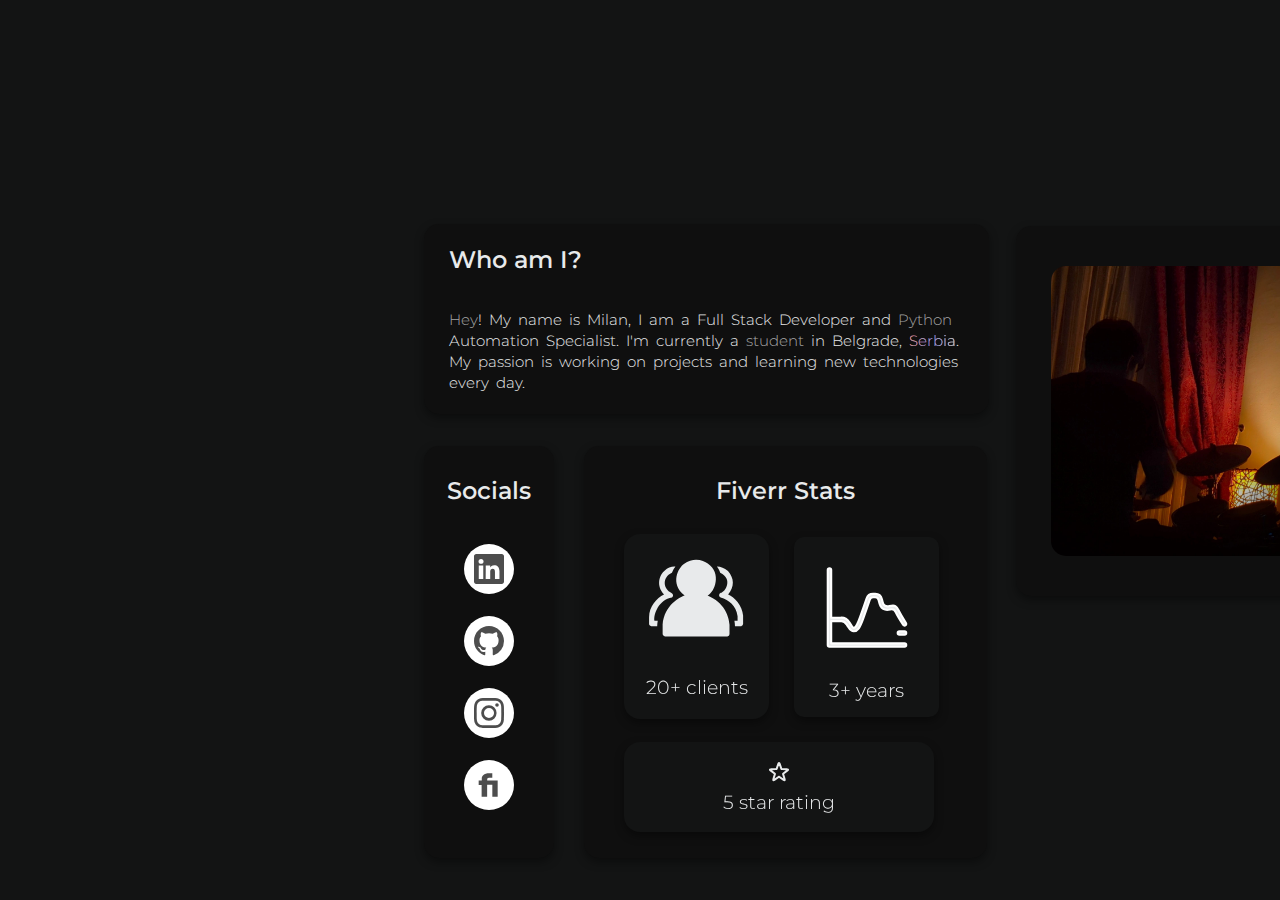
==== commit 9e1d4e35: "Fixing cards on phones" ====
--- a/main.html
+++ b/main.html
@@ -8,6 +8,7 @@
     <link rel="stylesheet" href="styles/socials.css">
     <link rel="stylesheet" href="styles/cards.css">
     <link rel="stylesheet" href="styles/tools.css">
+    <link rel="stylesheet" href="styles/mobile.css">
     <link href="https://fonts.googleapis.com/css2?family=Montserrat:wght@400;700&display=swap" rel="stylesheet">
 </head>
 <body>
@@ -16,7 +17,9 @@
     <div class="bubble-about">
         <h2 class="bubble-about-h">Who am I?</h2>
         <p class="about-paragraph">
-            <span class="hover-word">Hey</span>! My name is Milan, I am a Full Stack Developer and <span class="hover-word">Python</span> Automation Specialist. I'm currently a <span class="hover-word">student</span> in Belgrade, <span class="hover-word serbia">Serbia</span>. My passion is working on projects and learning new technologies every day.
+            <span class="hover-word">Hey</span>! My name is Milan, I am a Full Stack Developer and <span class="hover-word">Python</span> 
+            Automation Specialist. I'm currently a <span class="hover-word">student</span> in Belgrade, <span class="hover-word serbia">Serbia</span>. 
+            My passion is working on projects and learning new technologies every day.
         </p>
         <div id="emoji-container"></div>
     </div>
@@ -95,8 +98,17 @@
                   <div class="tooltip">Instagram</div>
                 </li>
                 <li class="icon-content">
-                    <a href="https://www.fiverr.com/milan_code" target="_blank" data-social="fiverr" target="_blank">
-                        <svg xmlns="http://www.w3.org/2000/svg" viewBox="0 0 24 24" fill="currentColor">
+                    <a 
+                      href="https://www.fiverr.com/milan_code" 
+                      target="_blank" 
+                      data-social="fiverr" 
+                      target="_blank"
+                    >
+                        <svg 
+                          xmlns="http://www.w3.org/2000/svg" 
+                          viewBox="0 0 24 24" 
+                          fill="currentColor"
+                        >
                             <path d="M 14.602 6.16 H 11.904 C 11.065 6.218 10.536 6.743 10.561 7.283 V 8.332 H 18.941 V 21.445 H 14.664 V 11.87 H 10.515 V 21.396 H 6.096 V 11.944 H 3.739 V 8.359 H 6.219 V 6.764 C 6.194 5.904 6.783 3.326 10.736 2.59 H 14.64 V 6.199"/>
                         </svg>
                         <span class="filled"></span>
@@ -111,7 +123,12 @@
             <li class="clients">
               <div class="card">
                 <div class="card-front">
-                  <svg xmlns="http://www.w3.org/2000/svg" viewBox="-6 -6 48 48" fill="#e8eaeb" class="clients-svg">
+                  <svg 
+                    xmlns="http://www.w3.org/2000/svg" 
+                    viewBox="-6 -6 48 48" 
+                    fill="#e8eaeb" 
+                    class="clients-svg"
+                  >
                       <path d="M 7.99 26.382 H 27.746 C 27.953 25.281 27.987 15.85 18.075 14.99 C 15.459 14.955 7.336 16.607 7.99 26.348 M 5.961 24.177 V 27.37 C 5.895 27.688 6.235 28.281 6.851 28.289 H 28.771 C 28.949 28.29 29.751 28.206 29.736 27.329 V 27.329 V 24.117 C 29.434 20.749 27.853 16.299 21.941 13.73 C 24.486 12.578 27.063 5.721 22.006 2.365 C 20.491 1.192 16.958 -0.005 13.524 2.489 C 11.663 3.692 8.335 9.383 13.794 13.766 C 12.361 14.241 6.59 16.925 5.946 24.172 M 4.028 24.667 C 4.046 24.072 4.093 23.337 4.22 22.718 H 3.039 C 2.682 20.264 4.679 15.167 9.28 14.426 C 9.823 14.008 9.838 13.212 9.102 12.8 C 6.191 11.451 5.607 7.342 9.261 5.63 C 9.607 4.896 9.934 4.084 10.518 3.49 C 9.401 3.343 7.714 3.817 6.744 4.885 C 4.622 6.626 3.681 10.387 6.451 13.36 C 3.791 14.652 1.198 17.58 1.136 21.448 V 23.852 C 1.181 24.172 1.369 24.508 1.943 24.653 H 4.025 M 31.682 24.659 C 31.615 24.022 31.642 23.423 31.481 22.748 H 32.605 V 21.08 C 32.051 17.33 29.559 15.359 26.581 14.471 C 25.822 14.037 25.837 13.218 26.632 12.783 C 28.183 12.58 31.147 7.864 26.425 5.623 C 26.132 4.921 25.82 4.164 25.237 3.455 C 26.712 3.49 27.82 3.979 29.189 5.038 C 31.437 7.629 31.568 10.644 29.254 13.349 C 31.553 14.343 34.29 17.21 34.567 20.877 V 23.907 C 34.48 24.349 34.185 24.569 33.916 24.641 H 31.685 M 17.991 13.165 C 25.433 12.078 23.74 3.215 17.995 3.001 a 1 1 0 0 0 -0.075 10.131"></path>
                   </svg>
                   20+ clients
@@ -122,26 +139,105 @@
               </div>
             </li>
             <li class="experience">
-              <svg width="140px" height="140px" viewBox="-6.4 -6.4 76.80 76.80" xmlns="http://www.w3.org/2000/svg" stroke="#ffffff" stroke-width="1.28" transform="rotate(0)matrix(1, 0, 0, 1, 0, 0)"><g id="SVGRepo_bgCarrier" stroke-width="0"></g><g id="SVGRepo_tracerCarrier" stroke-linecap="round" stroke-linejoin="round" stroke-width="1.25" stroke-width="6" fill="currentColor" class="experience-svg">
+              <svg 
+                width="140px" 
+                height="140px" 
+                viewBox="-6.4 -6.4 76.80 76.80" 
+                xmlns="http://www.w3.org/2000/svg" 
+                stroke="#ffffff" 
+                stroke-width="1.28" 
+                transform="rotate(0)matrix(1, 0, 0, 1, 0, 0)"
+              >
+              <g 
+               id="SVGRepo_bgCarrier" 
+               stroke-width="0"
+              ></g>
+              <g 
+                id="SVGRepo_tracerCarrier" 
+                stroke-linecap="round" 
+                stroke-linejoin="round" 
+                stroke-width="1.25" 
+                stroke-width="6" 
+                fill="currentColor" 
+                class="experience-svg"
+              >
                 <path d="M55,54c0,.5522-.4473,1-1,1H10c-.5527,0-1-.4478-1-1V10c0-.5522,.4473-1,1-1s1,.4478,1,1v28h5.4639c.5596-.0562,3.2568-.1567,5.3184,2.8716,.3125,.4585,.585,.8989,.835,1.3057,.7012,1.1362,1.1211,1.7793,1.5918,1.7793,.5898,0,1.4805,0,3.7305-6.2827,1.458-4.0718,3.0107-8.6055,3.8076-10.9453,.5508-1.6177,2.0713-2.7041,3.7842-2.7041h1.3135c1.8564,0,3.4561,1.2627,3.8906,3.0703,.5488,2.2915,.8428,2.9209,.9199,3.0596,.292,.5225,.9014,1.6108,3.5117,1.0425,3.3486-.7305,4.1211-.1455,5.4199,2.5674,1.0713,2.2358,4.2275,7.2573,4.2598,7.3076,.2939,.4673,.1533,1.085-.3145,1.3789-.4658,.2969-1.084,.1538-1.3789-.3135-.1318-.21-3.249-5.1694-4.3701-7.5093q-.9434-1.9668-3.1885-1.4771c-2.6963,.5889-4.6064-.0928-5.6855-2.0215-.1152-.2065-.4629-.8315-1.1191-3.5684-.2168-.9043-1.0166-1.5366-1.9453-1.5366h-1.3135c-.8564,0-1.6162,.542-1.8916,1.3486-.7979,2.3452-2.3545,6.8901-3.8174,10.9746-2.0879,5.8311-3.3994,7.6089-5.6133,7.6089-1.6104,0-2.4277-1.3257-3.2939-2.7295-.2354-.3828-.4912-.7979-.7852-1.2295-1.5234-2.2388-3.3867-2.0181-3.4629-2.0083-.0439,.0059-.1016,.0107-.1455,.0107h-5.5215v13H54c.5527,0,1,.4478,1,1Zm-1-8h-3c-.5527,0-1,.4478-1,1s.4473,1,1,1h3c.5527,0,1-.4478,1-1s-.4473-1-1-1Z"/>
             </svg>
             3+ years
             </li>
             <li class="rating">
               <div class="star-container">
-                  <svg class="star-svg main-star" width="24px" height="24px" xmlns="http://www.w3.org/2000/svg" viewBox="0 0 24 24" stroke="#e8eaeb" stroke-width="2" stroke-linecap="round" stroke-linejoin="round" style="display: block;" class="main-star">
-                      <path d="M11.245 4.174C11.4765 3.5081 11.5922 3.1751 11.7634 3.0829 11.9115 3.003 12.0898 3.003 12.238 3.0829 12.4091 3.1751 12.5248 3.5081 12.7563 4.174L14.2866 8.5764C14.3525 8.7659 14.3854 8.8607 14.4448 8.9313 14.4972 8.9936 14.5641 9.0422 14.6396 9.0728 14.725 9.1074 14.8253 9.1095 15.0259 9.1136L19.6857 9.2085C20.3906 9.2229 20.743 9.2301 20.8837 9.3643 21.0054 9.4805 21.0605 9.6501 21.0303 9.8157 20.9955 10.007 20.7146 10.2199 20.1528 10.6459L16.4387 13.4616C16.2788 13.5829 16.1989 13.6435 16.1501 13.7217 16.107 13.7909 16.0815 13.8695 16.0757 13.9507 16.0692 14.0427 16.0982 14.1387 16.1563 14.3308L17.506 18.7919C17.7101 19.4667 17.8122 19.8041 17.728 19.9793 17.6551 20.131 17.5108 20.2358 17.344 20.2583 17.1513 20.2842 16.862 20.0829 16.2833 19.6802L12.4576 17.0181C12.2929 16.9035 12.2106 16.8462 12.1211 16.8239 12.042 16.8043 11.9593 16.8043 11.8803 16.8239 11.7908 16.8462 11.7084 16.9035 11.5437 17.0181L7.718 19.6802C7.1394 20.0829 6.85 20.2842 6.6573 20.2583 6.4906 20.2358 6.3463 20.131 6.2734 19.9793 6.1891 19.8041 6.2912 19.4667 6.4954 18.7919L7.845 14.3308C7.9031 14.1387 7.9322 14.0427 7.9256 13.9507 7.9199 13.8695 7.8943 13.7909 7.8512 13.7217 7.8025 13.6435 7.7225 13.5829 7.5626 13.4616L3.8486 10.6459C3.2868 10.2199 3.0059 10.007 2.971 9.8157 2.9408 9.6501 2.9959 9.4805 3.1177 9.3643 3.2583 9.2301 3.6107 9.2229 4.3156 9.2085L8.9754 9.1136C9.176 9.1095 9.2763 9.1074 9.3618 9.0728 9.4373 9.0422 9.5041 8.9936 9.5566 8.9313 9.6159 8.8607 9.6489 8.7659 9.7148 8.5764L11.245 4.174Z"/>
-                  </svg>
-                  <svg class="star-svg" width="24px" height="24px" xmlns="http://www.w3.org/2000/svg" viewBox="0 0 24 24" stroke="#e8eaeb" stroke-width="2" stroke-linecap="round" stroke-linejoin="round" data-index="1" style="display: block;">
-                      <path d="M11.245 4.174C11.4765 3.5081 11.5922 3.1751 11.7634 3.0829 11.9115 3.003 12.0898 3.003 12.238 3.0829 12.4091 3.1751 12.5248 3.5081 12.7563 4.174L14.2866 8.5764C14.3525 8.7659 14.3854 8.8607 14.4448 8.9313 14.4972 8.9936 14.5641 9.0422 14.6396 9.0728 14.725 9.1074 14.8253 9.1095 15.0259 9.1136L19.6857 9.2085C20.3906 9.2229 20.743 9.2301 20.8837 9.3643 21.0054 9.4805 21.0605 9.6501 21.0303 9.8157 20.9955 10.007 20.7146 10.2199 20.1528 10.6459L16.4387 13.4616C16.2788 13.5829 16.1989 13.6435 16.1501 13.7217 16.107 13.7909 16.0815 13.8695 16.0757 13.9507 16.0692 14.0427 16.0982 14.1387 16.1563 14.3308L17.506 18.7919C17.7101 19.4667 17.8122 19.8041 17.728 19.9793 17.6551 20.131 17.5108 20.2358 17.344 20.2583 17.1513 20.2842 16.862 20.0829 16.2833 19.6802L12.4576 17.0181C12.2929 16.9035 12.2106 16.8462 12.1211 16.8239 12.042 16.8043 11.9593 16.8043 11.8803 16.8239 11.7908 16.8462 11.7084 16.9035 11.5437 17.0181L7.718 19.6802C7.1394 20.0829 6.85 20.2842 6.6573 20.2583 6.4906 20.2358 6.3463 20.131 6.2734 19.9793 6.1891 19.8041 6.2912 19.4667 6.4954 18.7919L7.845 14.3308C7.9031 14.1387 7.9322 14.0427 7.9256 13.9507 7.9199 13.8695 7.8943 13.7909 7.8512 13.7217 7.8025 13.6435 7.7225 13.5829 7.5626 13.4616L3.8486 10.6459C3.2868 10.2199 3.0059 10.007 2.971 9.8157 2.9408 9.6501 2.9959 9.4805 3.1177 9.3643 3.2583 9.2301 3.6107 9.2229 4.3156 9.2085L8.9754 9.1136C9.176 9.1095 9.2763 9.1074 9.3618 9.0728 9.4373 9.0422 9.5041 8.9936 9.5566 8.9313 9.6159 8.8607 9.6489 8.7659 9.7148 8.5764L11.245 4.174Z"/>
-                  </svg>
-                  <svg class="star-svg" width="24px" height="24px" xmlns="http://www.w3.org/2000/svg" viewBox="0 0 24 24" stroke="#e8eaeb" stroke-width="2" stroke-linecap="round" stroke-linejoin="round" data-index="2" style="display: block;">
-                      <path d="M11.245 4.174C11.4765 3.5081 11.5922 3.1751 11.7634 3.0829 11.9115 3.003 12.0898 3.003 12.238 3.0829 12.4091 3.1751 12.5248 3.5081 12.7563 4.174L14.2866 8.5764C14.3525 8.7659 14.3854 8.8607 14.4448 8.9313 14.4972 8.9936 14.5641 9.0422 14.6396 9.0728 14.725 9.1074 14.8253 9.1095 15.0259 9.1136L19.6857 9.2085C20.3906 9.2229 20.743 9.2301 20.8837 9.3643 21.0054 9.4805 21.0605 9.6501 21.0303 9.8157 20.9955 10.007 20.7146 10.2199 20.1528 10.6459L16.4387 13.4616C16.2788 13.5829 16.1989 13.6435 16.1501 13.7217 16.107 13.7909 16.0815 13.8695 16.0757 13.9507 16.0692 14.0427 16.0982 14.1387 16.1563 14.3308L17.506 18.7919C17.7101 19.4667 17.8122 19.8041 17.728 19.9793 17.6551 20.131 17.5108 20.2358 17.344 20.2583 17.1513 20.2842 16.862 20.0829 16.2833 19.6802L12.4576 17.0181C12.2929 16.9035 12.2106 16.8462 12.1211 16.8239 12.042 16.8043 11.9593 16.8043 11.8803 16.8239 11.7908 16.8462 11.7084 16.9035 11.5437 17.0181L7.718 19.6802C7.1394 20.0829 6.85 20.2842 6.6573 20.2583 6.4906 20.2358 6.3463 20.131 6.2734 19.9793 6.1891 19.8041 6.2912 19.4667 6.4954 18.7919L7.845 14.3308C7.9031 14.1387 7.9322 14.0427 7.9256 13.9507 7.9199 13.8695 7.8943 13.7909 7.8512 13.7217 7.8025 13.6435 7.7225 13.5829 7.5626 13.4616L3.8486 10.6459C3.2868 10.2199 3.0059 10.007 2.971 9.8157 2.9408 9.6501 2.9959 9.4805 3.1177 9.3643 3.2583 9.2301 3.6107 9.2229 4.3156 9.2085L8.9754 9.1136C9.176 9.1095 9.2763 9.1074 9.3618 9.0728 9.4373 9.0422 9.5041 8.9936 9.5566 8.9313 9.6159 8.8607 9.6489 8.7659 9.7148 8.5764L11.245 4.174Z"/>
-                  </svg>
-                  <svg class="star-svg" width="24px" height="24px" xmlns="http://www.w3.org/2000/svg" viewBox="0 0 24 24" stroke="#e8eaeb" stroke-width="2" stroke-linecap="round" stroke-linejoin="round" data-index="3" style="display: block;">
-                      <path d="M11.245 4.174C11.4765 3.5081 11.5922 3.1751 11.7634 3.0829 11.9115 3.003 12.0898 3.003 12.238 3.0829 12.4091 3.1751 12.5248 3.5081 12.7563 4.174L14.2866 8.5764C14.3525 8.7659 14.3854 8.8607 14.4448 8.9313 14.4972 8.9936 14.5641 9.0422 14.6396 9.0728 14.725 9.1074 14.8253 9.1095 15.0259 9.1136L19.6857 9.2085C20.3906 9.2229 20.743 9.2301 20.8837 9.3643 21.0054 9.4805 21.0605 9.6501 21.0303 9.8157 20.9955 10.007 20.7146 10.2199 20.1528 10.6459L16.4387 13.4616C16.2788 13.5829 16.1989 13.6435 16.1501 13.7217 16.107 13.7909 16.0815 13.8695 16.0757 13.9507 16.0692 14.0427 16.0982 14.1387 16.1563 14.3308L17.506 18.7919C17.7101 19.4667 17.8122 19.8041 17.728 19.9793 17.6551 20.131 17.5108 20.2358 17.344 20.2583 17.1513 20.2842 16.862 20.0829 16.2833 19.6802L12.4576 17.0181C12.2929 16.9035 12.2106 16.8462 12.1211 16.8239 12.042 16.8043 11.9593 16.8043 11.8803 16.8239 11.7908 16.8462 11.7084 16.9035 11.5437 17.0181L7.718 19.6802C7.1394 20.0829 6.85 20.2842 6.6573 20.2583 6.4906 20.2358 6.3463 20.131 6.2734 19.9793 6.1891 19.8041 6.2912 19.4667 6.4954 18.7919L7.845 14.3308C7.9031 14.1387 7.9322 14.0427 7.9256 13.9507 7.9199 13.8695 7.8943 13.7909 7.8512 13.7217 7.8025 13.6435 7.7225 13.5829 7.5626 13.4616L3.8486 10.6459C3.2868 10.2199 3.0059 10.007 2.971 9.8157 2.9408 9.6501 2.9959 9.4805 3.1177 9.3643 3.2583 9.2301 3.6107 9.2229 4.3156 9.2085L8.9754 9.1136C9.176 9.1095 9.2763 9.1074 9.3618 9.0728 9.4373 9.0422 9.5041 8.9936 9.5566 8.9313 9.6159 8.8607 9.6489 8.7659 9.7148 8.5764L11.245 4.174Z"/>
-                  </svg>
-                  <svg class="star-svg" width="24px" height="24px" xmlns="http://www.w3.org/2000/svg" viewBox="0 0 24 24" stroke="#e8eaeb" stroke-width="2" stroke-linecap="round" stroke-linejoin="round" data-index="4" style="display: block;">
+                  <svg 
+                    class="star-svg main-star" 
+                    width="24px" 
+                    height="24px" 
+                    xmlns="http://www.w3.org/2000/svg" 
+                    viewBox="0 0 24 24" stroke="#e8eaeb" 
+                    stroke-width="2" stroke-linecap="round" 
+                    stroke-linejoin="round" 
+                    style="display: block;" 
+                    class="main-star"
+                  >
+                      <path d="M11.245 4.174C11.4765 3.5081 11.5922 3.1751 11.7634 3.0829 11.9115 3.003 12.0898 3.003 12.238 3.0829 12.4091 3.1751 12.5248 3.5081 12.7563 4.174L14.2866 8.5764C14.3525 8.7659 14.3854 8.8607 14.4448 8.9313 14.4972 8.9936 14.5641 9.0422 14.6396 9.0728 14.725 9.1074 14.8253 9.1095 15.0259 9.1136L19.6857 9.2085C20.3906 9.2229 20.743 9.2301 20.8837 9.3643 21.0054 9.4805 21.0605 9.6501 21.0303 9.8157 20.9955 10.007 20.7146 10.2199 20.1528 10.6459L16.4387 13.4616C16.2788 13.5829 16.1989 13.6435 16.1501 13.7217 16.107 13.7909 16.0815 13.8695 16.0757 13.9507 16.0692 14.0427 16.0982 14.1387 16.1563 14.3308L17.506 18.7919C17.7101 19.4667 17.8122 19.8041 17.728 19.9793 17.6551 20.131 17.5108 20.2358 17.344 20.2583 17.1513 20.2842 16.862 20.0829 16.2833 19.6802L12.4576 17.0181C12.2929 16.9035 12.2106 16.8462 12.1211 16.8239 12.042 16.8043 11.9593 16.8043 11.8803 16.8239 11.7908 16.8462 11.7084 16.9035 11.5437 17.0181L7.718 19.6802C7.1394 20.0829 6.85 20.2842 6.6573 20.2583 6.4906 20.2358 6.3463 20.131 6.2734 19.9793 6.1891 19.8041 6.2912 19.4667 6.4954 18.7919L7.845 14.3308C7.9031 14.1387 7.9322 14.0427 7.9256 13.9507 7.9199 13.8695 7.8943 13.7909 7.8512 13.7217 7.8025 13.6435 7.7225 13.5829 7.5626 13.4616L3.8486 10.6459C3.2868 10.2199 3.0059 10.007 2.971 9.8157 2.9408 9.6501 2.9959 9.4805 3.1177 9.3643 3.2583 9.2301 3.6107 9.2229 4.3156 9.2085L8.9754 9.1136C9.176 9.1095 9.2763 9.1074 9.3618 9.0728 9.4373 9.0422 9.5041 8.9936 9.5566 8.9313 9.6159 8.8607 9.6489 8.7659 9.7148 8.5764L11.245 4.174Z"/>
+                  </svg>
+                  <svg 
+                    class="star-svg" 
+                    width="24px" 
+                    height="24px" 
+                    xmlns="http://www.w3.org/2000/svg" 
+                    viewBox="0 0 24 24" 
+                    stroke="#e8eaeb" 
+                    stroke-width="2" 
+                    stroke-linecap="round" 
+                    stroke-linejoin="round"
+                    data-index="1" 
+                    style="display: block;"
+                  >
+                      <path d="M11.245 4.174C11.4765 3.5081 11.5922 3.1751 11.7634 3.0829 11.9115 3.003 12.0898 3.003 12.238 3.0829 12.4091 3.1751 12.5248 3.5081 12.7563 4.174L14.2866 8.5764C14.3525 8.7659 14.3854 8.8607 14.4448 8.9313 14.4972 8.9936 14.5641 9.0422 14.6396 9.0728 14.725 9.1074 14.8253 9.1095 15.0259 9.1136L19.6857 9.2085C20.3906 9.2229 20.743 9.2301 20.8837 9.3643 21.0054 9.4805 21.0605 9.6501 21.0303 9.8157 20.9955 10.007 20.7146 10.2199 20.1528 10.6459L16.4387 13.4616C16.2788 13.5829 16.1989 13.6435 16.1501 13.7217 16.107 13.7909 16.0815 13.8695 16.0757 13.9507 16.0692 14.0427 16.0982 14.1387 16.1563 14.3308L17.506 18.7919C17.7101 19.4667 17.8122 19.8041 17.728 19.9793 17.6551 20.131 17.5108 20.2358 17.344 20.2583 17.1513 20.2842 16.862 20.0829 16.2833 19.6802L12.4576 17.0181C12.2929 16.9035 12.2106 16.8462 12.1211 16.8239 12.042 16.8043 11.9593 16.8043 11.8803 16.8239 11.7908 16.8462 11.7084 16.9035 11.5437 17.0181L7.718 19.6802C7.1394 20.0829 6.85 20.2842 6.6573 20.2583 6.4906 20.2358 6.3463 20.131 6.2734 19.9793 6.1891 19.8041 6.2912 19.4667 6.4954 18.7919L7.845 14.3308C7.9031 14.1387 7.9322 14.0427 7.9256 13.9507 7.9199 13.8695 7.8943 13.7909 7.8512 13.7217 7.8025 13.6435 7.7225 13.5829 7.5626 13.4616L3.8486 10.6459C3.2868 10.2199 3.0059 10.007 2.971 9.8157 2.9408 9.6501 2.9959 9.4805 3.1177 9.3643 3.2583 9.2301 3.6107 9.2229 4.3156 9.2085L8.9754 9.1136C9.176 9.1095 9.2763 9.1074 9.3618 9.0728 9.4373 9.0422 9.5041 8.9936 9.5566 8.9313 9.6159 8.8607 9.6489 8.7659 9.7148 8.5764L11.245 4.174Z"/>
+                  </svg>
+                  <svg 
+                    class="star-svg" 
+                    width="24px" 
+                    height="24px" 
+                    xmlns="http://www.w3.org/2000/svg" 
+                    viewBox="0 0 24 24" 
+                    stroke="#e8eaeb" 
+                    stroke-width="2" 
+                    stroke-linecap="round" 
+                    stroke-linejoin="round" 
+                    data-index="2" 
+                    style="display: block;"
+                  >
+                      <path d="M11.245 4.174C11.4765 3.5081 11.5922 3.1751 11.7634 3.0829 11.9115 3.003 12.0898 3.003 12.238 3.0829 12.4091 3.1751 12.5248 3.5081 12.7563 4.174L14.2866 8.5764C14.3525 8.7659 14.3854 8.8607 14.4448 8.9313 14.4972 8.9936 14.5641 9.0422 14.6396 9.0728 14.725 9.1074 14.8253 9.1095 15.0259 9.1136L19.6857 9.2085C20.3906 9.2229 20.743 9.2301 20.8837 9.3643 21.0054 9.4805 21.0605 9.6501 21.0303 9.8157 20.9955 10.007 20.7146 10.2199 20.1528 10.6459L16.4387 13.4616C16.2788 13.5829 16.1989 13.6435 16.1501 13.7217 16.107 13.7909 16.0815 13.8695 16.0757 13.9507 16.0692 14.0427 16.0982 14.1387 16.1563 14.3308L17.506 18.7919C17.7101 19.4667 17.8122 19.8041 17.728 19.9793 17.6551 20.131 17.5108 20.2358 17.344 20.2583 17.1513 20.2842 16.862 20.0829 16.2833 19.6802L12.4576 17.0181C12.2929 16.9035 12.2106 16.8462 12.1211 16.8239 12.042 16.8043 11.9593 16.8043 11.8803 16.8239 11.7908 16.8462 11.7084 16.9035 11.5437 17.0181L7.718 19.6802C7.1394 20.0829 6.85 20.2842 6.6573 20.2583 6.4906 20.2358 6.3463 20.131 6.2734 19.9793 6.1891 19.8041 6.2912 19.4667 6.4954 18.7919L7.845 14.3308C7.9031 14.1387 7.9322 14.0427 7.9256 13.9507 7.9199 13.8695 7.8943 13.7909 7.8512 13.7217 7.8025 13.6435 7.7225 13.5829 7.5626 13.4616L3.8486 10.6459C3.2868 10.2199 3.0059 10.007 2.971 9.8157 2.9408 9.6501 2.9959 9.4805 3.1177 9.3643 3.2583 9.2301 3.6107 9.2229 4.3156 9.2085L8.9754 9.1136C9.176 9.1095 9.2763 9.1074 9.3618 9.0728 9.4373 9.0422 9.5041 8.9936 9.5566 8.9313 9.6159 8.8607 9.6489 8.7659 9.7148 8.5764L11.245 4.174Z"/>
+                  </svg>
+                  <svg 
+                    class="star-svg" 
+                    width="24px" 
+                    height="24px" 
+                    xmlns="http://www.w3.org/2000/svg" 
+                    viewBox="0 0 24 24" 
+                    stroke="#e8eaeb" 
+                    stroke-width="2" 
+                    stroke-linecap="round" 
+                    stroke-linejoin="round" 
+                    data-index="3" 
+                    style="display: block;"
+                  >
+                      <path d="M11.245 4.174C11.4765 3.5081 11.5922 3.1751 11.7634 3.0829 11.9115 3.003 12.0898 3.003 12.238 3.0829 12.4091 3.1751 12.5248 3.5081 12.7563 4.174L14.2866 8.5764C14.3525 8.7659 14.3854 8.8607 14.4448 8.9313 14.4972 8.9936 14.5641 9.0422 14.6396 9.0728 14.725 9.1074 14.8253 9.1095 15.0259 9.1136L19.6857 9.2085C20.3906 9.2229 20.743 9.2301 20.8837 9.3643 21.0054 9.4805 21.0605 9.6501 21.0303 9.8157 20.9955 10.007 20.7146 10.2199 20.1528 10.6459L16.4387 13.4616C16.2788 13.5829 16.1989 13.6435 16.1501 13.7217 16.107 13.7909 16.0815 13.8695 16.0757 13.9507 16.0692 14.0427 16.0982 14.1387 16.1563 14.3308L17.506 18.7919C17.7101 19.4667 17.8122 19.8041 17.728 19.9793 17.6551 20.131 17.5108 20.2358 17.344 20.2583 17.1513 20.2842 16.862 20.0829 16.2833 19.6802L12.4576 17.0181C12.2929 16.9035 12.2106 16.8462 12.1211 16.8239 12.042 16.8043 11.9593 16.8043 11.8803 16.8239 11.7908 16.8462 11.7084 16.9035 11.5437 17.0181L7.718 19.6802C7.1394 20.0829 6.85 20.2842 6.6573 20.2583 6.4906 20.2358 6.3463 20.131 6.2734 19.9793 6.1891 19.8041 6.2912 19.4667 6.4954 18.7919L7.845 14.3308C7.9031 14.1387 7.9322 14.0427 7.9256 13.9507 7.9199 13.8695 7.8943 13.7909 7.8512 13.7217 7.8025 13.6435 7.7225 13.5829 7.5626 13.4616L3.8486 10.6459C3.2868 10.2199 3.0059 10.007 2.971 9.8157 2.9408 9.6501 2.9959 9.4805 3.1177 9.3643 3.2583 9.2301 3.6107 9.2229 4.3156 9.2085L8.9754 9.1136C9.176 9.1095 9.2763 9.1074 9.3618 9.0728 9.4373 9.0422 9.5041 8.9936 9.5566 8.9313 9.6159 8.8607 9.6489 8.7659 9.7148 8.5764L11.245 4.174Z"/>
+                  </svg>
+                  <svg 
+                    class="star-svg" 
+                    width="24px" 
+                    height="24px" 
+                    xmlns="http://www.w3.org/2000/svg" 
+                    viewBox="0 0 24 24" 
+                    stroke="#e8eaeb" 
+                    stroke-width="2" 
+                    stroke-linecap="round" 
+                    stroke-linejoin="round" 
+                    data-index="4" 
+                    style="display: block;"
+                  >
                       <path d="M11.245 4.174C11.4765 3.5081 11.5922 3.1751 11.7634 3.0829 11.9115 3.003 12.0898 3.003 12.238 3.0829 12.4091 3.1751 12.5248 3.5081 12.7563 4.174L14.2866 8.5764C14.3525 8.7659 14.3854 8.8607 14.4448 8.9313 14.4972 8.9936 14.5641 9.0422 14.6396 9.0728 14.725 9.1074 14.8253 9.1095 15.0259 9.1136L19.6857 9.2085C20.3906 9.2229 20.743 9.2301 20.8837 9.3643 21.0054 9.4805 21.0605 9.6501 21.0303 9.8157 20.9955 10.007 20.7146 10.2199 20.1528 10.6459L16.4387 13.4616C16.2788 13.5829 16.1989 13.6435 16.1501 13.7217 16.107 13.7909 16.0815 13.8695 16.0757 13.9507 16.0692 14.0427 16.0982 14.1387 16.1563 14.3308L17.506 18.7919C17.7101 19.4667 17.8122 19.8041 17.728 19.9793 17.6551 20.131 17.5108 20.2358 17.344 20.2583 17.1513 20.2842 16.862 20.0829 16.2833 19.6802L12.4576 17.0181C12.2929 16.9035 12.2106 16.8462 12.1211 16.8239 12.042 16.8043 11.9593 16.8043 11.8803 16.8239 11.7908 16.8462 11.7084 16.9035 11.5437 17.0181L7.718 19.6802C7.1394 20.0829 6.85 20.2842 6.6573 20.2583 6.4906 20.2358 6.3463 20.131 6.2734 19.9793 6.1891 19.8041 6.2912 19.4667 6.4954 18.7919L7.845 14.3308C7.9031 14.1387 7.9322 14.0427 7.9256 13.9507 7.9199 13.8695 7.8943 13.7909 7.8512 13.7217 7.8025 13.6435 7.7225 13.5829 7.5626 13.4616L3.8486 10.6459C3.2868 10.2199 3.0059 10.007 2.971 9.8157 2.9408 9.6501 2.9959 9.4805 3.1177 9.3643 3.2583 9.2301 3.6107 9.2229 4.3156 9.2085L8.9754 9.1136C9.176 9.1095 9.2763 9.1074 9.3618 9.0728 9.4373 9.0422 9.5041 8.9936 9.5566 8.9313 9.6159 8.8607 9.6489 8.7659 9.7148 8.5764L11.245 4.174Z"/>
                   </svg>
               </div>
@@ -182,13 +278,5 @@
             </ul>
           </div>
         </div>
-      <div class="mode-container">
-        <div class="dark-mode-switch">
-          <label class="switch-label">
-            <input type="checkbox" class="checkbox">
-            <span class="slider"></span>
-          </label>
-        </div>
-      </div>
 </body>
 </html> --- a/styles/cards.css
+++ b/styles/cards.css
@@ -1,3 +1,7 @@
+.fiverr-cards {
+    margin-top: 2rem;
+}
+
 .clients {
     position: relative;
     width: 135px;
@@ -27,8 +31,7 @@
 }
 
 .clients svg, .clients p {
-    margin: 0; /* Remove any default margin */
-    display: block; /* Ensure block display for centering */
+    margin: 0; /* Ensure block display for centering */
 }
 
 .card {
@@ -62,7 +65,7 @@
     align-items: center; /* Center items horizontally */
     background: #131414;
     position: relative;
-    width: 135px;
+    max-width: 135px;
     height: 160px;
     border-radius: 16px;
     overflow: hidden;
--- a/styles/mobile.css
+++ b/styles/mobile.css
@@ -0,0 +1,82 @@
+/* Small screens (phones) */
+@media (max-width: 600px) {
+    .bubble-about, .bubble-socials, .bubble-fiverr-stats, .bubble-image, .bubble-tools {
+        max-width: 90%; /* Limit the width to avoid overflow */
+        grid-template-columns: 1fr;
+        display: flex;
+        justify-content: center; /* Centers items horizontally */
+        animation: none;
+        margin: auto;
+        margin-top: 3rem;
+    }
+
+    .bubble-about-h {
+        margin-top: 0px;
+    }
+
+    .fiverr-cards {
+        margin-right: auto;
+        max-width: 130px;
+        margin-top: 1rem;
+    }
+
+    .experience {
+        max-width: 130px;
+        margin-top: 0px;
+    }
+
+    .bubble-tools {
+        max-width: 70%;
+    }
+    
+    h1, h2, h3 {
+        font-size: 1.5em;
+    }
+    
+    .fiverr-cards {
+        size: 0.8;
+    }
+
+    .clients {
+        margin-right: auto;
+        margin-bottom: auto;
+        margin-left: -2rem;
+        margin-top: 1rem;
+        width: 40px;
+        height: 110px;
+    }
+
+    .card-back p {
+        font-size: 1em;
+    }
+
+    .experience {
+        margin-top: -8.2rem;
+        width: 130px;
+        height: 165px;
+    }
+
+    .rating {
+        margin-top: 2rem;
+        margin-bottom: 0rem;
+        margin-left: 0.4rem;
+        width: 290px;
+        height: 50px;
+        padding-bottom: 10px;
+        padding-top: 20px;
+    }
+    
+    .bubble-about {
+        padding-top: 2rem;
+        padding-bottom: 2rem;
+    }
+
+    .bubble-image {
+        max-width: 75%;
+        max-height: 75%;
+        transition: none;
+        padding-top: 25px;
+        padding-bottom: 25px;
+    }
+    
+}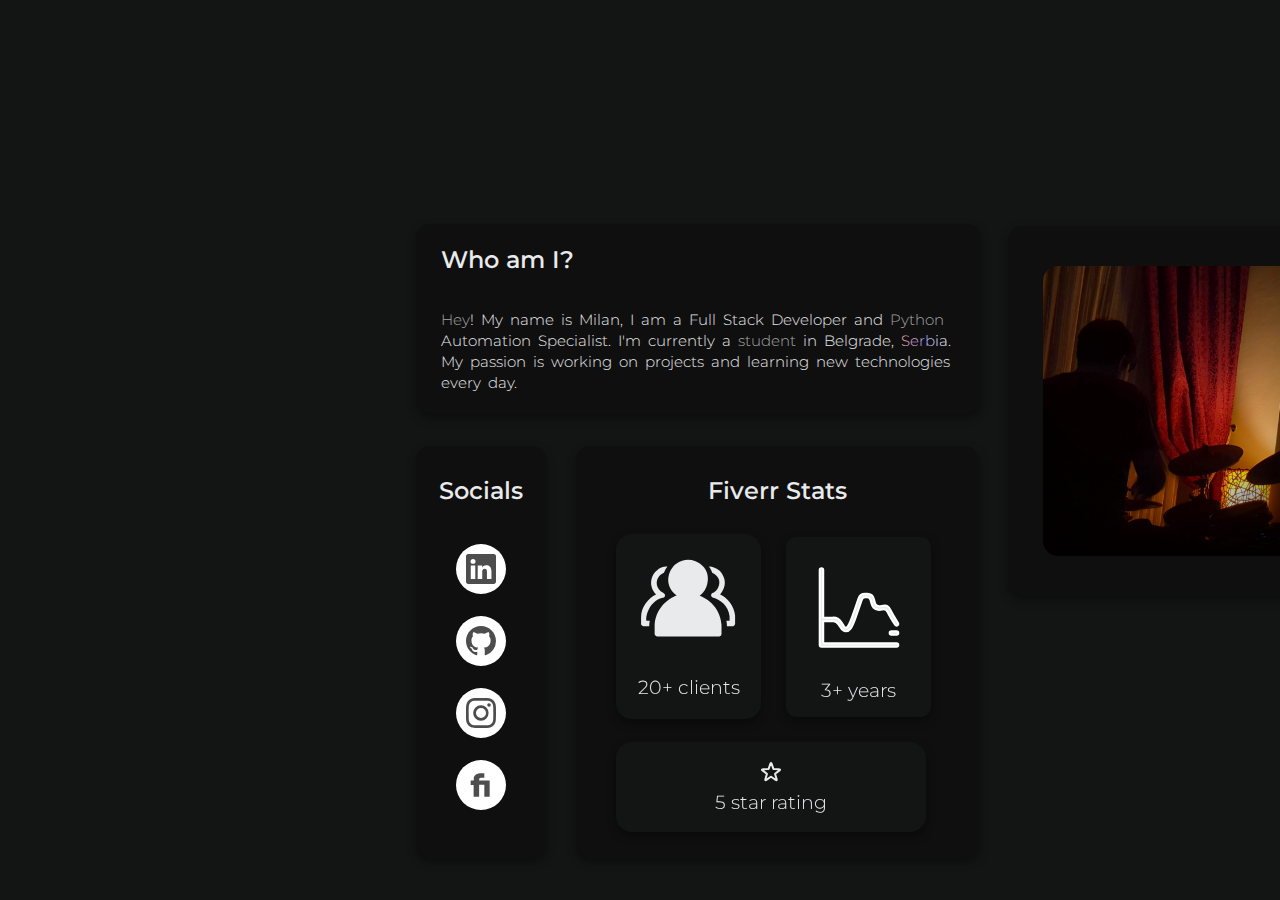
==== commit 8de09bb5: "Image hover animation" ====
--- a/main.html
+++ b/main.html
@@ -14,242 +14,246 @@
 <body>
     <script src="scripts/emojiAnimation.js"></script>
     <script src="scripts/starHover.js"></script>
-    <div class="bubble-about">
-        <h2 class="bubble-about-h">Who am I?</h2>
-        <p class="about-paragraph">
-            <span class="hover-word">Hey</span>! My name is Milan, I am a Full Stack Developer and <span class="hover-word">Python</span> 
-            Automation Specialist. I'm currently a <span class="hover-word">student</span> in Belgrade, <span class="hover-word serbia">Serbia</span>. 
-            My passion is working on projects and learning new technologies every day.
-        </p>
-        <div id="emoji-container"></div>
-    </div>
-    <div class="bubbles-container">
-        <div class="bubble-socials">
-            <h2 class="bubble-socials-h">Socials</h2>
-            <ul class="example-2">
-                <li class="icon-content">
-                  <a
-                    href="https://linkedin.com"
-                    aria-label="LinkedIn"
-                    data-social="linkedin"
-                    target="_blank"
-                  >
-                    <div class="filled"></div>
-                    <svg
-                      xmlns="http://www.w3.org/2000/svg"
-                      width="16"
-                      height="16"
-                      fill="currentColor"
-                      class="bi bi-linkedin"
-                      viewBox="0 0 16 16"
-                      xml:space="preserve"
-                    >
-                      <path
-                        d="M0 1.146C0 .513.526 0 1.175 0h13.65C15.474 0 16 .513 16 1.146v13.708c0 .633-.526 1.146-1.175 1.146H1.175C.526 16 0 15.487 0 14.854zm4.943 12.248V6.169H2.542v7.225zm-1.2-8.212c.837 0 1.358-.554 1.358-1.248-.015-.709-.52-1.248-1.342-1.248S2.4 3.226 2.4 3.934c0 .694.521 1.248 1.327 1.248zm4.908 8.212V9.359c0-.216.016-.432.08-.586.173-.431.568-.878 1.232-.878.869 0 1.216.662 1.216 1.634v3.865h2.401V9.25c0-2.22-1.184-3.252-2.764-3.252-1.274 0-1.845.7-2.165 1.193v.025h-.016l.016-.025V6.169h-2.4c.03.678 0 7.225 0 7.225z"
+    <script src="scripts/hoverBlur.js"></script>
+    <div class="main-content">
+      <div class="bubble-about">
+          <h2 class="bubble-about-h">Who am I?</h2>
+          <p class="about-paragraph">
+              <span class="hover-word">Hey</span>! My name is Milan, I am a Full Stack Developer and <span class="hover-word">Python</span> 
+              Automation Specialist. I'm currently a <span class="hover-word">student</span> in Belgrade, <span class="hover-word serbia">Serbia</span>. 
+              My passion is working on projects and learning new technologies every day.
+          </p>
+          <div id="emoji-container"></div>
+      </div>
+      <div class="bubbles-container">
+          <div class="bubble-socials">
+              <h2 class="bubble-socials-h">Socials</h2>
+              <ul class="example-2">
+                  <li class="icon-content">
+                    <a
+                      href="https://linkedin.com"
+                      aria-label="LinkedIn"
+                      data-social="linkedin"
+                      target="_blank"
+                    >
+                      <div class="filled"></div>
+                      <svg
+                        xmlns="http://www.w3.org/2000/svg"
+                        width="16"
+                        height="16"
                         fill="currentColor"
-                      ></path>
-                    </svg>
-                  </a>
-                  <div class="tooltip">LinkedIn</div>
-                </li>
-                <li class="icon-content">
-                  <a href="https://github.com/spidistudio" aria-label="GitHub" data-social="github" target="_blank">
-                    <div class="filled"></div>
-                    <svg
-                      xmlns="http://www.w3.org/2000/svg"
-                      width="16"
-                      height="16"
-                      fill="currentColor"
-                      class="bi bi-github"
-                      viewBox="0 0 16 16"
-                      xml:space="preserve"
-                    >
-                      <path
-                        d="M8 0C3.58 0 0 3.58 0 8c0 3.54 2.29 6.53 5.47 7.59.4.07.55-.17.55-.38 0-.19-.01-.82-.01-1.49-2.01.37-2.53-.49-2.69-.94-.09-.23-.48-.94-.82-1.13-.28-.15-.68-.52-.01-.53.63-.01 1.08.58 1.23.82.72 1.21 1.87.87 2.33.66.07-.52.28-.87.51-1.07-1.78-.2-3.64-.89-3.64-3.95 0-.87.31-1.59.82-2.15-.08-.2-.36-1.02.08-2.12 0 0 .67-.21 2.2.82.64-.18 1.32-.27 2-.27s1.36.09 2 .27c1.53-1.04 2.2-.82 2.2-.82.44 1.1.16 1.92.08 2.12.51.56.82 1.27.82 2.15 0 3.07-1.87 3.75-3.65 3.95.29.25.54.73.54 1.48 0 1.07-.01 1.93-.01 2.2 0 .21.15.46.55.38A8.01 8.01 0 0 0 16 8c0-4.42-3.58-8-8-8"
+                        class="bi bi-linkedin"
+                        viewBox="0 0 16 16"
+                        xml:space="preserve"
+                      >
+                        <path
+                          d="M0 1.146C0 .513.526 0 1.175 0h13.65C15.474 0 16 .513 16 1.146v13.708c0 .633-.526 1.146-1.175 1.146H1.175C.526 16 0 15.487 0 14.854zm4.943 12.248V6.169H2.542v7.225zm-1.2-8.212c.837 0 1.358-.554 1.358-1.248-.015-.709-.52-1.248-1.342-1.248S2.4 3.226 2.4 3.934c0 .694.521 1.248 1.327 1.248zm4.908 8.212V9.359c0-.216.016-.432.08-.586.173-.431.568-.878 1.232-.878.869 0 1.216.662 1.216 1.634v3.865h2.401V9.25c0-2.22-1.184-3.252-2.764-3.252-1.274 0-1.845.7-2.165 1.193v.025h-.016l.016-.025V6.169h-2.4c.03.678 0 7.225 0 7.225z"
+                          fill="currentColor"
+                        ></path>
+                      </svg>
+                    </a>
+                    <div class="tooltip">LinkedIn</div>
+                  </li>
+                  <li class="icon-content">
+                    <a href="https://github.com/spidistudio" aria-label="GitHub" data-social="github" target="_blank">
+                      <div class="filled"></div>
+                      <svg
+                        xmlns="http://www.w3.org/2000/svg"
+                        width="16"
+                        height="16"
                         fill="currentColor"
-                      ></path>
-                    </svg>
-                  </a>
-                  <div class="tooltip">GitHub</div>
-                </li>
-                <li class="icon-content">
-                  <a
-                    href="https://www.instagram.com/milanarnaut"
-                    aria-label="Instagram"
-                    data-social="instagram"
-                    target="_blank"
-                  >
-                    <div class="filled"></div>
-                    <svg
-                      xmlns="http://www.w3.org/2000/svg"
-                      width="16"
-                      height="16"
-                      fill="currentColor"
-                      class="bi bi-instagram"
-                      viewBox="0 0 16 16"
-                      xml:space="preserve"
-                    >
-                      <path
-                        d="M8 0C5.829 0 5.556.01 4.703.048 3.85.088 3.269.222 2.76.42a3.9 3.9 0 0 0-1.417.923A3.9 3.9 0 0 0 .42 2.76C.222 3.268.087 3.85.048 4.7.01 5.555 0 5.827 0 8.001c0 2.172.01 2.444.048 3.297.04.852.174 1.433.372 1.942.205.526.478.972.923 1.417.444.445.89.719 1.416.923.51.198 1.09.333 1.942.372C5.555 15.99 5.827 16 8 16s2.444-.01 3.298-.048c.851-.04 1.434-.174 1.943-.372a3.9 3.9 0 0 0 1.416-.923c.445-.445.718-.891.923-1.417.197-.509.332-1.09.372-1.942C15.99 10.445 16 10.173 16 8s-.01-2.445-.048-3.299c-.04-.851-.175-1.433-.372-1.941a3.9 3.9 0 0 0-.923-1.417A3.9 3.9 0 0 0 13.24.42c-.51-.198-1.092-.333-1.943-.372C10.443.01 10.172 0 7.998 0zm-.717 1.442h.718c2.136 0 2.389.007 3.232.046.78.035 1.204.166 1.486.275.373.145.64.319.92.599s.453.546.598.92c.11.281.24.705.275 1.485.039.843.047 1.096.047 3.231s-.008 2.389-.047 3.232c-.035.78-.166 1.203-.275 1.485a2.5 2.5 0 0 1-.599.919c-.28.28-.546.453-.92.598-.28.11-.704.24-1.485.276-.843.038-1.096.047-3.232.047s-2.39-.009-3.233-.047c-.78-.036-1.203-.166-1.485-.276a2.5 2.5 0 0 1-.92-.598 2.5 2.5 0 0 1-.6-.92c-.109-.281-.24-.705-.275-1.485-.038-.843-.046-1.096-.046-3.233s.008-2.388.046-3.231c.036-.78.166-1.204.276-1.486.145-.373.319-.64.599-.92s.546-.453.92-.598c.282-.11.705-.24 1.485-.276.738-.034 1.024-.044 2.515-.045zm4.988 1.328a.96.96 0 1 0 0 1.92.96.96 0 0 0 0-1.92m-4.27 1.122a4.109 4.109 0 1 0 0 8.217 4.109 4.109 0 0 0 0-8.217m0 1.441a2.667 2.667 0 1 1 0 5.334 2.667 2.667 0 0 1 0-5.334"
+                        class="bi bi-github"
+                        viewBox="0 0 16 16"
+                        xml:space="preserve"
+                      >
+                        <path
+                          d="M8 0C3.58 0 0 3.58 0 8c0 3.54 2.29 6.53 5.47 7.59.4.07.55-.17.55-.38 0-.19-.01-.82-.01-1.49-2.01.37-2.53-.49-2.69-.94-.09-.23-.48-.94-.82-1.13-.28-.15-.68-.52-.01-.53.63-.01 1.08.58 1.23.82.72 1.21 1.87.87 2.33.66.07-.52.28-.87.51-1.07-1.78-.2-3.64-.89-3.64-3.95 0-.87.31-1.59.82-2.15-.08-.2-.36-1.02.08-2.12 0 0 .67-.21 2.2.82.64-.18 1.32-.27 2-.27s1.36.09 2 .27c1.53-1.04 2.2-.82 2.2-.82.44 1.1.16 1.92.08 2.12.51.56.82 1.27.82 2.15 0 3.07-1.87 3.75-3.65 3.95.29.25.54.73.54 1.48 0 1.07-.01 1.93-.01 2.2 0 .21.15.46.55.38A8.01 8.01 0 0 0 16 8c0-4.42-3.58-8-8-8"
+                          fill="currentColor"
+                        ></path>
+                      </svg>
+                    </a>
+                    <div class="tooltip">GitHub</div>
+                  </li>
+                  <li class="icon-content">
+                    <a
+                      href="https://www.instagram.com/milanarnaut"
+                      aria-label="Instagram"
+                      data-social="instagram"
+                      target="_blank"
+                    >
+                      <div class="filled"></div>
+                      <svg
+                        xmlns="http://www.w3.org/2000/svg"
+                        width="16"
+                        height="16"
                         fill="currentColor"
-                      ></path>
-                    </svg>
-                  </a>
-                  <div class="tooltip">Instagram</div>
-                </li>
-                <li class="icon-content">
-                    <a 
-                      href="https://www.fiverr.com/milan_code" 
-                      target="_blank" 
-                      data-social="fiverr" 
-                      target="_blank"
-                    >
-                        <svg 
-                          xmlns="http://www.w3.org/2000/svg" 
-                          viewBox="0 0 24 24" 
+                        class="bi bi-instagram"
+                        viewBox="0 0 16 16"
+                        xml:space="preserve"
+                      >
+                        <path
+                          d="M8 0C5.829 0 5.556.01 4.703.048 3.85.088 3.269.222 2.76.42a3.9 3.9 0 0 0-1.417.923A3.9 3.9 0 0 0 .42 2.76C.222 3.268.087 3.85.048 4.7.01 5.555 0 5.827 0 8.001c0 2.172.01 2.444.048 3.297.04.852.174 1.433.372 1.942.205.526.478.972.923 1.417.444.445.89.719 1.416.923.51.198 1.09.333 1.942.372C5.555 15.99 5.827 16 8 16s2.444-.01 3.298-.048c.851-.04 1.434-.174 1.943-.372a3.9 3.9 0 0 0 1.416-.923c.445-.445.718-.891.923-1.417.197-.509.332-1.09.372-1.942C15.99 10.445 16 10.173 16 8s-.01-2.445-.048-3.299c-.04-.851-.175-1.433-.372-1.941a3.9 3.9 0 0 0-.923-1.417A3.9 3.9 0 0 0 13.24.42c-.51-.198-1.092-.333-1.943-.372C10.443.01 10.172 0 7.998 0zm-.717 1.442h.718c2.136 0 2.389.007 3.232.046.78.035 1.204.166 1.486.275.373.145.64.319.92.599s.453.546.598.92c.11.281.24.705.275 1.485.039.843.047 1.096.047 3.231s-.008 2.389-.047 3.232c-.035.78-.166 1.203-.275 1.485a2.5 2.5 0 0 1-.599.919c-.28.28-.546.453-.92.598-.28.11-.704.24-1.485.276-.843.038-1.096.047-3.232.047s-2.39-.009-3.233-.047c-.78-.036-1.203-.166-1.485-.276a2.5 2.5 0 0 1-.92-.598 2.5 2.5 0 0 1-.6-.92c-.109-.281-.24-.705-.275-1.485-.038-.843-.046-1.096-.046-3.233s.008-2.388.046-3.231c.036-.78.166-1.204.276-1.486.145-.373.319-.64.599-.92s.546-.453.92-.598c.282-.11.705-.24 1.485-.276.738-.034 1.024-.044 2.515-.045zm4.988 1.328a.96.96 0 1 0 0 1.92.96.96 0 0 0 0-1.92m-4.27 1.122a4.109 4.109 0 1 0 0 8.217 4.109 4.109 0 0 0 0-8.217m0 1.441a2.667 2.667 0 1 1 0 5.334 2.667 2.667 0 0 1 0-5.334"
                           fill="currentColor"
-                        >
-                            <path d="M 14.602 6.16 H 11.904 C 11.065 6.218 10.536 6.743 10.561 7.283 V 8.332 H 18.941 V 21.445 H 14.664 V 11.87 H 10.515 V 21.396 H 6.096 V 11.944 H 3.739 V 8.359 H 6.219 V 6.764 C 6.194 5.904 6.783 3.326 10.736 2.59 H 14.64 V 6.199"/>
-                        </svg>
-                        <span class="filled"></span>
+                        ></path>
+                      </svg>
                     </a>
-                    <span class="tooltip">Fiverr</span>
-                </li>
+                    <div class="tooltip">Instagram</div>
+                  </li>
+                  <li class="icon-content">
+                      <a 
+                        href="https://www.fiverr.com/milan_code" 
+                        target="_blank" 
+                        data-social="fiverr" 
+                        target="_blank"
+                      >
+                          <svg 
+                            xmlns="http://www.w3.org/2000/svg" 
+                            viewBox="0 0 24 24" 
+                            fill="currentColor"
+                          >
+                              <path d="M 14.602 6.16 H 11.904 C 11.065 6.218 10.536 6.743 10.561 7.283 V 8.332 H 18.941 V 21.445 H 14.664 V 11.87 H 10.515 V 21.396 H 6.096 V 11.944 H 3.739 V 8.359 H 6.219 V 6.764 C 6.194 5.904 6.783 3.326 10.736 2.59 H 14.64 V 6.199"/>
+                          </svg>
+                          <span class="filled"></span>
+                      </a>
+                      <span class="tooltip">Fiverr</span>
+                  </li>
+              </ul>
+          </div>
+          <div class="bubble-fiverr-stats">
+            <h2 class="fiverr-stats-h">Fiverr Stats</h2>
+            <ul class="fiverr-cards">
+              <li class="clients">
+                <div class="card">
+                  <div class="card-front">
+                    <svg 
+                      xmlns="http://www.w3.org/2000/svg" 
+                      viewBox="-6 -6 48 48" 
+                      fill="#e8eaeb" 
+                      class="clients-svg"
+                    >
+                        <path d="M 7.99 26.382 H 27.746 C 27.953 25.281 27.987 15.85 18.075 14.99 C 15.459 14.955 7.336 16.607 7.99 26.348 M 5.961 24.177 V 27.37 C 5.895 27.688 6.235 28.281 6.851 28.289 H 28.771 C 28.949 28.29 29.751 28.206 29.736 27.329 V 27.329 V 24.117 C 29.434 20.749 27.853 16.299 21.941 13.73 C 24.486 12.578 27.063 5.721 22.006 2.365 C 20.491 1.192 16.958 -0.005 13.524 2.489 C 11.663 3.692 8.335 9.383 13.794 13.766 C 12.361 14.241 6.59 16.925 5.946 24.172 M 4.028 24.667 C 4.046 24.072 4.093 23.337 4.22 22.718 H 3.039 C 2.682 20.264 4.679 15.167 9.28 14.426 C 9.823 14.008 9.838 13.212 9.102 12.8 C 6.191 11.451 5.607 7.342 9.261 5.63 C 9.607 4.896 9.934 4.084 10.518 3.49 C 9.401 3.343 7.714 3.817 6.744 4.885 C 4.622 6.626 3.681 10.387 6.451 13.36 C 3.791 14.652 1.198 17.58 1.136 21.448 V 23.852 C 1.181 24.172 1.369 24.508 1.943 24.653 H 4.025 M 31.682 24.659 C 31.615 24.022 31.642 23.423 31.481 22.748 H 32.605 V 21.08 C 32.051 17.33 29.559 15.359 26.581 14.471 C 25.822 14.037 25.837 13.218 26.632 12.783 C 28.183 12.58 31.147 7.864 26.425 5.623 C 26.132 4.921 25.82 4.164 25.237 3.455 C 26.712 3.49 27.82 3.979 29.189 5.038 C 31.437 7.629 31.568 10.644 29.254 13.349 C 31.553 14.343 34.29 17.21 34.567 20.877 V 23.907 C 34.48 24.349 34.185 24.569 33.916 24.641 H 31.685 M 17.991 13.165 C 25.433 12.078 23.74 3.215 17.995 3.001 a 1 1 0 0 0 -0.075 10.131"></path>
+                    </svg>
+                    20+ clients
+                  </div>
+                  <div class="card-back">
+                      <p>More than 20 orders completed with different clients all around the world.</p>
+                  </div>
+                </div>
+              </li>
+              <li class="experience">
+                <svg 
+                  width="140px" 
+                  height="140px" 
+                  viewBox="-6.4 -6.4 76.80 76.80" 
+                  xmlns="http://www.w3.org/2000/svg" 
+                  stroke="#ffffff" 
+                  stroke-width="1.28" 
+                  transform="rotate(0)matrix(1, 0, 0, 1, 0, 0)"
+                >
+                <g 
+                id="SVGRepo_bgCarrier" 
+                stroke-width="0"
+                ></g>
+                <g 
+                  id="SVGRepo_tracerCarrier" 
+                  stroke-linecap="round" 
+                  stroke-linejoin="round" 
+                  stroke-width="1.25" 
+                  stroke-width="6" 
+                  fill="currentColor" 
+                  class="experience-svg"
+                >
+                  <path d="M55,54c0,.5522-.4473,1-1,1H10c-.5527,0-1-.4478-1-1V10c0-.5522,.4473-1,1-1s1,.4478,1,1v28h5.4639c.5596-.0562,3.2568-.1567,5.3184,2.8716,.3125,.4585,.585,.8989,.835,1.3057,.7012,1.1362,1.1211,1.7793,1.5918,1.7793,.5898,0,1.4805,0,3.7305-6.2827,1.458-4.0718,3.0107-8.6055,3.8076-10.9453,.5508-1.6177,2.0713-2.7041,3.7842-2.7041h1.3135c1.8564,0,3.4561,1.2627,3.8906,3.0703,.5488,2.2915,.8428,2.9209,.9199,3.0596,.292,.5225,.9014,1.6108,3.5117,1.0425,3.3486-.7305,4.1211-.1455,5.4199,2.5674,1.0713,2.2358,4.2275,7.2573,4.2598,7.3076,.2939,.4673,.1533,1.085-.3145,1.3789-.4658,.2969-1.084,.1538-1.3789-.3135-.1318-.21-3.249-5.1694-4.3701-7.5093q-.9434-1.9668-3.1885-1.4771c-2.6963,.5889-4.6064-.0928-5.6855-2.0215-.1152-.2065-.4629-.8315-1.1191-3.5684-.2168-.9043-1.0166-1.5366-1.9453-1.5366h-1.3135c-.8564,0-1.6162,.542-1.8916,1.3486-.7979,2.3452-2.3545,6.8901-3.8174,10.9746-2.0879,5.8311-3.3994,7.6089-5.6133,7.6089-1.6104,0-2.4277-1.3257-3.2939-2.7295-.2354-.3828-.4912-.7979-.7852-1.2295-1.5234-2.2388-3.3867-2.0181-3.4629-2.0083-.0439,.0059-.1016,.0107-.1455,.0107h-5.5215v13H54c.5527,0,1,.4478,1,1Zm-1-8h-3c-.5527,0-1,.4478-1,1s.4473,1,1,1h3c.5527,0,1-.4478,1-1s-.4473-1-1-1Z"/>
+              </svg>
+              3+ years
+              </li>
+              <li class="rating">
+                <div class="star-container">
+                    <svg 
+                      class="star-svg main-star" 
+                      width="24px" 
+                      height="24px" 
+                      xmlns="http://www.w3.org/2000/svg" 
+                      viewBox="0 0 24 24" stroke="#e8eaeb" 
+                      stroke-width="2" stroke-linecap="round" 
+                      stroke-linejoin="round" 
+                      style="display: block;" 
+                      class="main-star"
+                    >
+                        <path d="M11.245 4.174C11.4765 3.5081 11.5922 3.1751 11.7634 3.0829 11.9115 3.003 12.0898 3.003 12.238 3.0829 12.4091 3.1751 12.5248 3.5081 12.7563 4.174L14.2866 8.5764C14.3525 8.7659 14.3854 8.8607 14.4448 8.9313 14.4972 8.9936 14.5641 9.0422 14.6396 9.0728 14.725 9.1074 14.8253 9.1095 15.0259 9.1136L19.6857 9.2085C20.3906 9.2229 20.743 9.2301 20.8837 9.3643 21.0054 9.4805 21.0605 9.6501 21.0303 9.8157 20.9955 10.007 20.7146 10.2199 20.1528 10.6459L16.4387 13.4616C16.2788 13.5829 16.1989 13.6435 16.1501 13.7217 16.107 13.7909 16.0815 13.8695 16.0757 13.9507 16.0692 14.0427 16.0982 14.1387 16.1563 14.3308L17.506 18.7919C17.7101 19.4667 17.8122 19.8041 17.728 19.9793 17.6551 20.131 17.5108 20.2358 17.344 20.2583 17.1513 20.2842 16.862 20.0829 16.2833 19.6802L12.4576 17.0181C12.2929 16.9035 12.2106 16.8462 12.1211 16.8239 12.042 16.8043 11.9593 16.8043 11.8803 16.8239 11.7908 16.8462 11.7084 16.9035 11.5437 17.0181L7.718 19.6802C7.1394 20.0829 6.85 20.2842 6.6573 20.2583 6.4906 20.2358 6.3463 20.131 6.2734 19.9793 6.1891 19.8041 6.2912 19.4667 6.4954 18.7919L7.845 14.3308C7.9031 14.1387 7.9322 14.0427 7.9256 13.9507 7.9199 13.8695 7.8943 13.7909 7.8512 13.7217 7.8025 13.6435 7.7225 13.5829 7.5626 13.4616L3.8486 10.6459C3.2868 10.2199 3.0059 10.007 2.971 9.8157 2.9408 9.6501 2.9959 9.4805 3.1177 9.3643 3.2583 9.2301 3.6107 9.2229 4.3156 9.2085L8.9754 9.1136C9.176 9.1095 9.2763 9.1074 9.3618 9.0728 9.4373 9.0422 9.5041 8.9936 9.5566 8.9313 9.6159 8.8607 9.6489 8.7659 9.7148 8.5764L11.245 4.174Z"/>
+                    </svg>
+                    <svg 
+                      class="star-svg" 
+                      width="24px" 
+                      height="24px" 
+                      xmlns="http://www.w3.org/2000/svg" 
+                      viewBox="0 0 24 24" 
+                      stroke="#e8eaeb" 
+                      stroke-width="2" 
+                      stroke-linecap="round" 
+                      stroke-linejoin="round"
+                      data-index="1" 
+                      style="display: block;"
+                    >
+                        <path d="M11.245 4.174C11.4765 3.5081 11.5922 3.1751 11.7634 3.0829 11.9115 3.003 12.0898 3.003 12.238 3.0829 12.4091 3.1751 12.5248 3.5081 12.7563 4.174L14.2866 8.5764C14.3525 8.7659 14.3854 8.8607 14.4448 8.9313 14.4972 8.9936 14.5641 9.0422 14.6396 9.0728 14.725 9.1074 14.8253 9.1095 15.0259 9.1136L19.6857 9.2085C20.3906 9.2229 20.743 9.2301 20.8837 9.3643 21.0054 9.4805 21.0605 9.6501 21.0303 9.8157 20.9955 10.007 20.7146 10.2199 20.1528 10.6459L16.4387 13.4616C16.2788 13.5829 16.1989 13.6435 16.1501 13.7217 16.107 13.7909 16.0815 13.8695 16.0757 13.9507 16.0692 14.0427 16.0982 14.1387 16.1563 14.3308L17.506 18.7919C17.7101 19.4667 17.8122 19.8041 17.728 19.9793 17.6551 20.131 17.5108 20.2358 17.344 20.2583 17.1513 20.2842 16.862 20.0829 16.2833 19.6802L12.4576 17.0181C12.2929 16.9035 12.2106 16.8462 12.1211 16.8239 12.042 16.8043 11.9593 16.8043 11.8803 16.8239 11.7908 16.8462 11.7084 16.9035 11.5437 17.0181L7.718 19.6802C7.1394 20.0829 6.85 20.2842 6.6573 20.2583 6.4906 20.2358 6.3463 20.131 6.2734 19.9793 6.1891 19.8041 6.2912 19.4667 6.4954 18.7919L7.845 14.3308C7.9031 14.1387 7.9322 14.0427 7.9256 13.9507 7.9199 13.8695 7.8943 13.7909 7.8512 13.7217 7.8025 13.6435 7.7225 13.5829 7.5626 13.4616L3.8486 10.6459C3.2868 10.2199 3.0059 10.007 2.971 9.8157 2.9408 9.6501 2.9959 9.4805 3.1177 9.3643 3.2583 9.2301 3.6107 9.2229 4.3156 9.2085L8.9754 9.1136C9.176 9.1095 9.2763 9.1074 9.3618 9.0728 9.4373 9.0422 9.5041 8.9936 9.5566 8.9313 9.6159 8.8607 9.6489 8.7659 9.7148 8.5764L11.245 4.174Z"/>
+                    </svg>
+                    <svg 
+                      class="star-svg" 
+                      width="24px" 
+                      height="24px" 
+                      xmlns="http://www.w3.org/2000/svg" 
+                      viewBox="0 0 24 24" 
+                      stroke="#e8eaeb" 
+                      stroke-width="2" 
+                      stroke-linecap="round" 
+                      stroke-linejoin="round" 
+                      data-index="2" 
+                      style="display: block;"
+                    >
+                        <path d="M11.245 4.174C11.4765 3.5081 11.5922 3.1751 11.7634 3.0829 11.9115 3.003 12.0898 3.003 12.238 3.0829 12.4091 3.1751 12.5248 3.5081 12.7563 4.174L14.2866 8.5764C14.3525 8.7659 14.3854 8.8607 14.4448 8.9313 14.4972 8.9936 14.5641 9.0422 14.6396 9.0728 14.725 9.1074 14.8253 9.1095 15.0259 9.1136L19.6857 9.2085C20.3906 9.2229 20.743 9.2301 20.8837 9.3643 21.0054 9.4805 21.0605 9.6501 21.0303 9.8157 20.9955 10.007 20.7146 10.2199 20.1528 10.6459L16.4387 13.4616C16.2788 13.5829 16.1989 13.6435 16.1501 13.7217 16.107 13.7909 16.0815 13.8695 16.0757 13.9507 16.0692 14.0427 16.0982 14.1387 16.1563 14.3308L17.506 18.7919C17.7101 19.4667 17.8122 19.8041 17.728 19.9793 17.6551 20.131 17.5108 20.2358 17.344 20.2583 17.1513 20.2842 16.862 20.0829 16.2833 19.6802L12.4576 17.0181C12.2929 16.9035 12.2106 16.8462 12.1211 16.8239 12.042 16.8043 11.9593 16.8043 11.8803 16.8239 11.7908 16.8462 11.7084 16.9035 11.5437 17.0181L7.718 19.6802C7.1394 20.0829 6.85 20.2842 6.6573 20.2583 6.4906 20.2358 6.3463 20.131 6.2734 19.9793 6.1891 19.8041 6.2912 19.4667 6.4954 18.7919L7.845 14.3308C7.9031 14.1387 7.9322 14.0427 7.9256 13.9507 7.9199 13.8695 7.8943 13.7909 7.8512 13.7217 7.8025 13.6435 7.7225 13.5829 7.5626 13.4616L3.8486 10.6459C3.2868 10.2199 3.0059 10.007 2.971 9.8157 2.9408 9.6501 2.9959 9.4805 3.1177 9.3643 3.2583 9.2301 3.6107 9.2229 4.3156 9.2085L8.9754 9.1136C9.176 9.1095 9.2763 9.1074 9.3618 9.0728 9.4373 9.0422 9.5041 8.9936 9.5566 8.9313 9.6159 8.8607 9.6489 8.7659 9.7148 8.5764L11.245 4.174Z"/>
+                    </svg>
+                    <svg 
+                      class="star-svg" 
+                      width="24px" 
+                      height="24px" 
+                      xmlns="http://www.w3.org/2000/svg" 
+                      viewBox="0 0 24 24" 
+                      stroke="#e8eaeb" 
+                      stroke-width="2" 
+                      stroke-linecap="round" 
+                      stroke-linejoin="round" 
+                      data-index="3" 
+                      style="display: block;"
+                    >
+                        <path d="M11.245 4.174C11.4765 3.5081 11.5922 3.1751 11.7634 3.0829 11.9115 3.003 12.0898 3.003 12.238 3.0829 12.4091 3.1751 12.5248 3.5081 12.7563 4.174L14.2866 8.5764C14.3525 8.7659 14.3854 8.8607 14.4448 8.9313 14.4972 8.9936 14.5641 9.0422 14.6396 9.0728 14.725 9.1074 14.8253 9.1095 15.0259 9.1136L19.6857 9.2085C20.3906 9.2229 20.743 9.2301 20.8837 9.3643 21.0054 9.4805 21.0605 9.6501 21.0303 9.8157 20.9955 10.007 20.7146 10.2199 20.1528 10.6459L16.4387 13.4616C16.2788 13.5829 16.1989 13.6435 16.1501 13.7217 16.107 13.7909 16.0815 13.8695 16.0757 13.9507 16.0692 14.0427 16.0982 14.1387 16.1563 14.3308L17.506 18.7919C17.7101 19.4667 17.8122 19.8041 17.728 19.9793 17.6551 20.131 17.5108 20.2358 17.344 20.2583 17.1513 20.2842 16.862 20.0829 16.2833 19.6802L12.4576 17.0181C12.2929 16.9035 12.2106 16.8462 12.1211 16.8239 12.042 16.8043 11.9593 16.8043 11.8803 16.8239 11.7908 16.8462 11.7084 16.9035 11.5437 17.0181L7.718 19.6802C7.1394 20.0829 6.85 20.2842 6.6573 20.2583 6.4906 20.2358 6.3463 20.131 6.2734 19.9793 6.1891 19.8041 6.2912 19.4667 6.4954 18.7919L7.845 14.3308C7.9031 14.1387 7.9322 14.0427 7.9256 13.9507 7.9199 13.8695 7.8943 13.7909 7.8512 13.7217 7.8025 13.6435 7.7225 13.5829 7.5626 13.4616L3.8486 10.6459C3.2868 10.2199 3.0059 10.007 2.971 9.8157 2.9408 9.6501 2.9959 9.4805 3.1177 9.3643 3.2583 9.2301 3.6107 9.2229 4.3156 9.2085L8.9754 9.1136C9.176 9.1095 9.2763 9.1074 9.3618 9.0728 9.4373 9.0422 9.5041 8.9936 9.5566 8.9313 9.6159 8.8607 9.6489 8.7659 9.7148 8.5764L11.245 4.174Z"/>
+                    </svg>
+                    <svg 
+                      class="star-svg" 
+                      width="24px" 
+                      height="24px" 
+                      xmlns="http://www.w3.org/2000/svg" 
+                      viewBox="0 0 24 24" 
+                      stroke="#e8eaeb" 
+                      stroke-width="2" 
+                      stroke-linecap="round" 
+                      stroke-linejoin="round" 
+                      data-index="4" 
+                      style="display: block;"
+                    >
+                        <path d="M11.245 4.174C11.4765 3.5081 11.5922 3.1751 11.7634 3.0829 11.9115 3.003 12.0898 3.003 12.238 3.0829 12.4091 3.1751 12.5248 3.5081 12.7563 4.174L14.2866 8.5764C14.3525 8.7659 14.3854 8.8607 14.4448 8.9313 14.4972 8.9936 14.5641 9.0422 14.6396 9.0728 14.725 9.1074 14.8253 9.1095 15.0259 9.1136L19.6857 9.2085C20.3906 9.2229 20.743 9.2301 20.8837 9.3643 21.0054 9.4805 21.0605 9.6501 21.0303 9.8157 20.9955 10.007 20.7146 10.2199 20.1528 10.6459L16.4387 13.4616C16.2788 13.5829 16.1989 13.6435 16.1501 13.7217 16.107 13.7909 16.0815 13.8695 16.0757 13.9507 16.0692 14.0427 16.0982 14.1387 16.1563 14.3308L17.506 18.7919C17.7101 19.4667 17.8122 19.8041 17.728 19.9793 17.6551 20.131 17.5108 20.2358 17.344 20.2583 17.1513 20.2842 16.862 20.0829 16.2833 19.6802L12.4576 17.0181C12.2929 16.9035 12.2106 16.8462 12.1211 16.8239 12.042 16.8043 11.9593 16.8043 11.8803 16.8239 11.7908 16.8462 11.7084 16.9035 11.5437 17.0181L7.718 19.6802C7.1394 20.0829 6.85 20.2842 6.6573 20.2583 6.4906 20.2358 6.3463 20.131 6.2734 19.9793 6.1891 19.8041 6.2912 19.4667 6.4954 18.7919L7.845 14.3308C7.9031 14.1387 7.9322 14.0427 7.9256 13.9507 7.9199 13.8695 7.8943 13.7909 7.8512 13.7217 7.8025 13.6435 7.7225 13.5829 7.5626 13.4616L3.8486 10.6459C3.2868 10.2199 3.0059 10.007 2.971 9.8157 2.9408 9.6501 2.9959 9.4805 3.1177 9.3643 3.2583 9.2301 3.6107 9.2229 4.3156 9.2085L8.9754 9.1136C9.176 9.1095 9.2763 9.1074 9.3618 9.0728 9.4373 9.0422 9.5041 8.9936 9.5566 8.9313 9.6159 8.8607 9.6489 8.7659 9.7148 8.5764L11.245 4.174Z"/>
+                    </svg>
+                </div>
+                <span class="rating-text">5 star rating</span>
+            </li>
             </ul>
+          </div>
         </div>
-        <div class="bubble-fiverr-stats">
-          <h2 class="fiverr-stats-h">Fiverr Stats</h2>
-          <ul class="fiverr-cards">
-            <li class="clients">
-              <div class="card">
-                <div class="card-front">
-                  <svg 
-                    xmlns="http://www.w3.org/2000/svg" 
-                    viewBox="-6 -6 48 48" 
-                    fill="#e8eaeb" 
-                    class="clients-svg"
-                  >
-                      <path d="M 7.99 26.382 H 27.746 C 27.953 25.281 27.987 15.85 18.075 14.99 C 15.459 14.955 7.336 16.607 7.99 26.348 M 5.961 24.177 V 27.37 C 5.895 27.688 6.235 28.281 6.851 28.289 H 28.771 C 28.949 28.29 29.751 28.206 29.736 27.329 V 27.329 V 24.117 C 29.434 20.749 27.853 16.299 21.941 13.73 C 24.486 12.578 27.063 5.721 22.006 2.365 C 20.491 1.192 16.958 -0.005 13.524 2.489 C 11.663 3.692 8.335 9.383 13.794 13.766 C 12.361 14.241 6.59 16.925 5.946 24.172 M 4.028 24.667 C 4.046 24.072 4.093 23.337 4.22 22.718 H 3.039 C 2.682 20.264 4.679 15.167 9.28 14.426 C 9.823 14.008 9.838 13.212 9.102 12.8 C 6.191 11.451 5.607 7.342 9.261 5.63 C 9.607 4.896 9.934 4.084 10.518 3.49 C 9.401 3.343 7.714 3.817 6.744 4.885 C 4.622 6.626 3.681 10.387 6.451 13.36 C 3.791 14.652 1.198 17.58 1.136 21.448 V 23.852 C 1.181 24.172 1.369 24.508 1.943 24.653 H 4.025 M 31.682 24.659 C 31.615 24.022 31.642 23.423 31.481 22.748 H 32.605 V 21.08 C 32.051 17.33 29.559 15.359 26.581 14.471 C 25.822 14.037 25.837 13.218 26.632 12.783 C 28.183 12.58 31.147 7.864 26.425 5.623 C 26.132 4.921 25.82 4.164 25.237 3.455 C 26.712 3.49 27.82 3.979 29.189 5.038 C 31.437 7.629 31.568 10.644 29.254 13.349 C 31.553 14.343 34.29 17.21 34.567 20.877 V 23.907 C 34.48 24.349 34.185 24.569 33.916 24.641 H 31.685 M 17.991 13.165 C 25.433 12.078 23.74 3.215 17.995 3.001 a 1 1 0 0 0 -0.075 10.131"></path>
-                  </svg>
-                  20+ clients
-                </div>
-                <div class="card-back">
-                    <p>More than 20 orders completed with different clients all around the world.</p>
-                </div>
-              </div>
-            </li>
-            <li class="experience">
-              <svg 
-                width="140px" 
-                height="140px" 
-                viewBox="-6.4 -6.4 76.80 76.80" 
-                xmlns="http://www.w3.org/2000/svg" 
-                stroke="#ffffff" 
-                stroke-width="1.28" 
-                transform="rotate(0)matrix(1, 0, 0, 1, 0, 0)"
-              >
-              <g 
-               id="SVGRepo_bgCarrier" 
-               stroke-width="0"
-              ></g>
-              <g 
-                id="SVGRepo_tracerCarrier" 
-                stroke-linecap="round" 
-                stroke-linejoin="round" 
-                stroke-width="1.25" 
-                stroke-width="6" 
-                fill="currentColor" 
-                class="experience-svg"
-              >
-                <path d="M55,54c0,.5522-.4473,1-1,1H10c-.5527,0-1-.4478-1-1V10c0-.5522,.4473-1,1-1s1,.4478,1,1v28h5.4639c.5596-.0562,3.2568-.1567,5.3184,2.8716,.3125,.4585,.585,.8989,.835,1.3057,.7012,1.1362,1.1211,1.7793,1.5918,1.7793,.5898,0,1.4805,0,3.7305-6.2827,1.458-4.0718,3.0107-8.6055,3.8076-10.9453,.5508-1.6177,2.0713-2.7041,3.7842-2.7041h1.3135c1.8564,0,3.4561,1.2627,3.8906,3.0703,.5488,2.2915,.8428,2.9209,.9199,3.0596,.292,.5225,.9014,1.6108,3.5117,1.0425,3.3486-.7305,4.1211-.1455,5.4199,2.5674,1.0713,2.2358,4.2275,7.2573,4.2598,7.3076,.2939,.4673,.1533,1.085-.3145,1.3789-.4658,.2969-1.084,.1538-1.3789-.3135-.1318-.21-3.249-5.1694-4.3701-7.5093q-.9434-1.9668-3.1885-1.4771c-2.6963,.5889-4.6064-.0928-5.6855-2.0215-.1152-.2065-.4629-.8315-1.1191-3.5684-.2168-.9043-1.0166-1.5366-1.9453-1.5366h-1.3135c-.8564,0-1.6162,.542-1.8916,1.3486-.7979,2.3452-2.3545,6.8901-3.8174,10.9746-2.0879,5.8311-3.3994,7.6089-5.6133,7.6089-1.6104,0-2.4277-1.3257-3.2939-2.7295-.2354-.3828-.4912-.7979-.7852-1.2295-1.5234-2.2388-3.3867-2.0181-3.4629-2.0083-.0439,.0059-.1016,.0107-.1455,.0107h-5.5215v13H54c.5527,0,1,.4478,1,1Zm-1-8h-3c-.5527,0-1,.4478-1,1s.4473,1,1,1h3c.5527,0,1-.4478,1-1s-.4473-1-1-1Z"/>
-            </svg>
-            3+ years
-            </li>
-            <li class="rating">
-              <div class="star-container">
-                  <svg 
-                    class="star-svg main-star" 
-                    width="24px" 
-                    height="24px" 
-                    xmlns="http://www.w3.org/2000/svg" 
-                    viewBox="0 0 24 24" stroke="#e8eaeb" 
-                    stroke-width="2" stroke-linecap="round" 
-                    stroke-linejoin="round" 
-                    style="display: block;" 
-                    class="main-star"
-                  >
-                      <path d="M11.245 4.174C11.4765 3.5081 11.5922 3.1751 11.7634 3.0829 11.9115 3.003 12.0898 3.003 12.238 3.0829 12.4091 3.1751 12.5248 3.5081 12.7563 4.174L14.2866 8.5764C14.3525 8.7659 14.3854 8.8607 14.4448 8.9313 14.4972 8.9936 14.5641 9.0422 14.6396 9.0728 14.725 9.1074 14.8253 9.1095 15.0259 9.1136L19.6857 9.2085C20.3906 9.2229 20.743 9.2301 20.8837 9.3643 21.0054 9.4805 21.0605 9.6501 21.0303 9.8157 20.9955 10.007 20.7146 10.2199 20.1528 10.6459L16.4387 13.4616C16.2788 13.5829 16.1989 13.6435 16.1501 13.7217 16.107 13.7909 16.0815 13.8695 16.0757 13.9507 16.0692 14.0427 16.0982 14.1387 16.1563 14.3308L17.506 18.7919C17.7101 19.4667 17.8122 19.8041 17.728 19.9793 17.6551 20.131 17.5108 20.2358 17.344 20.2583 17.1513 20.2842 16.862 20.0829 16.2833 19.6802L12.4576 17.0181C12.2929 16.9035 12.2106 16.8462 12.1211 16.8239 12.042 16.8043 11.9593 16.8043 11.8803 16.8239 11.7908 16.8462 11.7084 16.9035 11.5437 17.0181L7.718 19.6802C7.1394 20.0829 6.85 20.2842 6.6573 20.2583 6.4906 20.2358 6.3463 20.131 6.2734 19.9793 6.1891 19.8041 6.2912 19.4667 6.4954 18.7919L7.845 14.3308C7.9031 14.1387 7.9322 14.0427 7.9256 13.9507 7.9199 13.8695 7.8943 13.7909 7.8512 13.7217 7.8025 13.6435 7.7225 13.5829 7.5626 13.4616L3.8486 10.6459C3.2868 10.2199 3.0059 10.007 2.971 9.8157 2.9408 9.6501 2.9959 9.4805 3.1177 9.3643 3.2583 9.2301 3.6107 9.2229 4.3156 9.2085L8.9754 9.1136C9.176 9.1095 9.2763 9.1074 9.3618 9.0728 9.4373 9.0422 9.5041 8.9936 9.5566 8.9313 9.6159 8.8607 9.6489 8.7659 9.7148 8.5764L11.245 4.174Z"/>
-                  </svg>
-                  <svg 
-                    class="star-svg" 
-                    width="24px" 
-                    height="24px" 
-                    xmlns="http://www.w3.org/2000/svg" 
-                    viewBox="0 0 24 24" 
-                    stroke="#e8eaeb" 
-                    stroke-width="2" 
-                    stroke-linecap="round" 
-                    stroke-linejoin="round"
-                    data-index="1" 
-                    style="display: block;"
-                  >
-                      <path d="M11.245 4.174C11.4765 3.5081 11.5922 3.1751 11.7634 3.0829 11.9115 3.003 12.0898 3.003 12.238 3.0829 12.4091 3.1751 12.5248 3.5081 12.7563 4.174L14.2866 8.5764C14.3525 8.7659 14.3854 8.8607 14.4448 8.9313 14.4972 8.9936 14.5641 9.0422 14.6396 9.0728 14.725 9.1074 14.8253 9.1095 15.0259 9.1136L19.6857 9.2085C20.3906 9.2229 20.743 9.2301 20.8837 9.3643 21.0054 9.4805 21.0605 9.6501 21.0303 9.8157 20.9955 10.007 20.7146 10.2199 20.1528 10.6459L16.4387 13.4616C16.2788 13.5829 16.1989 13.6435 16.1501 13.7217 16.107 13.7909 16.0815 13.8695 16.0757 13.9507 16.0692 14.0427 16.0982 14.1387 16.1563 14.3308L17.506 18.7919C17.7101 19.4667 17.8122 19.8041 17.728 19.9793 17.6551 20.131 17.5108 20.2358 17.344 20.2583 17.1513 20.2842 16.862 20.0829 16.2833 19.6802L12.4576 17.0181C12.2929 16.9035 12.2106 16.8462 12.1211 16.8239 12.042 16.8043 11.9593 16.8043 11.8803 16.8239 11.7908 16.8462 11.7084 16.9035 11.5437 17.0181L7.718 19.6802C7.1394 20.0829 6.85 20.2842 6.6573 20.2583 6.4906 20.2358 6.3463 20.131 6.2734 19.9793 6.1891 19.8041 6.2912 19.4667 6.4954 18.7919L7.845 14.3308C7.9031 14.1387 7.9322 14.0427 7.9256 13.9507 7.9199 13.8695 7.8943 13.7909 7.8512 13.7217 7.8025 13.6435 7.7225 13.5829 7.5626 13.4616L3.8486 10.6459C3.2868 10.2199 3.0059 10.007 2.971 9.8157 2.9408 9.6501 2.9959 9.4805 3.1177 9.3643 3.2583 9.2301 3.6107 9.2229 4.3156 9.2085L8.9754 9.1136C9.176 9.1095 9.2763 9.1074 9.3618 9.0728 9.4373 9.0422 9.5041 8.9936 9.5566 8.9313 9.6159 8.8607 9.6489 8.7659 9.7148 8.5764L11.245 4.174Z"/>
-                  </svg>
-                  <svg 
-                    class="star-svg" 
-                    width="24px" 
-                    height="24px" 
-                    xmlns="http://www.w3.org/2000/svg" 
-                    viewBox="0 0 24 24" 
-                    stroke="#e8eaeb" 
-                    stroke-width="2" 
-                    stroke-linecap="round" 
-                    stroke-linejoin="round" 
-                    data-index="2" 
-                    style="display: block;"
-                  >
-                      <path d="M11.245 4.174C11.4765 3.5081 11.5922 3.1751 11.7634 3.0829 11.9115 3.003 12.0898 3.003 12.238 3.0829 12.4091 3.1751 12.5248 3.5081 12.7563 4.174L14.2866 8.5764C14.3525 8.7659 14.3854 8.8607 14.4448 8.9313 14.4972 8.9936 14.5641 9.0422 14.6396 9.0728 14.725 9.1074 14.8253 9.1095 15.0259 9.1136L19.6857 9.2085C20.3906 9.2229 20.743 9.2301 20.8837 9.3643 21.0054 9.4805 21.0605 9.6501 21.0303 9.8157 20.9955 10.007 20.7146 10.2199 20.1528 10.6459L16.4387 13.4616C16.2788 13.5829 16.1989 13.6435 16.1501 13.7217 16.107 13.7909 16.0815 13.8695 16.0757 13.9507 16.0692 14.0427 16.0982 14.1387 16.1563 14.3308L17.506 18.7919C17.7101 19.4667 17.8122 19.8041 17.728 19.9793 17.6551 20.131 17.5108 20.2358 17.344 20.2583 17.1513 20.2842 16.862 20.0829 16.2833 19.6802L12.4576 17.0181C12.2929 16.9035 12.2106 16.8462 12.1211 16.8239 12.042 16.8043 11.9593 16.8043 11.8803 16.8239 11.7908 16.8462 11.7084 16.9035 11.5437 17.0181L7.718 19.6802C7.1394 20.0829 6.85 20.2842 6.6573 20.2583 6.4906 20.2358 6.3463 20.131 6.2734 19.9793 6.1891 19.8041 6.2912 19.4667 6.4954 18.7919L7.845 14.3308C7.9031 14.1387 7.9322 14.0427 7.9256 13.9507 7.9199 13.8695 7.8943 13.7909 7.8512 13.7217 7.8025 13.6435 7.7225 13.5829 7.5626 13.4616L3.8486 10.6459C3.2868 10.2199 3.0059 10.007 2.971 9.8157 2.9408 9.6501 2.9959 9.4805 3.1177 9.3643 3.2583 9.2301 3.6107 9.2229 4.3156 9.2085L8.9754 9.1136C9.176 9.1095 9.2763 9.1074 9.3618 9.0728 9.4373 9.0422 9.5041 8.9936 9.5566 8.9313 9.6159 8.8607 9.6489 8.7659 9.7148 8.5764L11.245 4.174Z"/>
-                  </svg>
-                  <svg 
-                    class="star-svg" 
-                    width="24px" 
-                    height="24px" 
-                    xmlns="http://www.w3.org/2000/svg" 
-                    viewBox="0 0 24 24" 
-                    stroke="#e8eaeb" 
-                    stroke-width="2" 
-                    stroke-linecap="round" 
-                    stroke-linejoin="round" 
-                    data-index="3" 
-                    style="display: block;"
-                  >
-                      <path d="M11.245 4.174C11.4765 3.5081 11.5922 3.1751 11.7634 3.0829 11.9115 3.003 12.0898 3.003 12.238 3.0829 12.4091 3.1751 12.5248 3.5081 12.7563 4.174L14.2866 8.5764C14.3525 8.7659 14.3854 8.8607 14.4448 8.9313 14.4972 8.9936 14.5641 9.0422 14.6396 9.0728 14.725 9.1074 14.8253 9.1095 15.0259 9.1136L19.6857 9.2085C20.3906 9.2229 20.743 9.2301 20.8837 9.3643 21.0054 9.4805 21.0605 9.6501 21.0303 9.8157 20.9955 10.007 20.7146 10.2199 20.1528 10.6459L16.4387 13.4616C16.2788 13.5829 16.1989 13.6435 16.1501 13.7217 16.107 13.7909 16.0815 13.8695 16.0757 13.9507 16.0692 14.0427 16.0982 14.1387 16.1563 14.3308L17.506 18.7919C17.7101 19.4667 17.8122 19.8041 17.728 19.9793 17.6551 20.131 17.5108 20.2358 17.344 20.2583 17.1513 20.2842 16.862 20.0829 16.2833 19.6802L12.4576 17.0181C12.2929 16.9035 12.2106 16.8462 12.1211 16.8239 12.042 16.8043 11.9593 16.8043 11.8803 16.8239 11.7908 16.8462 11.7084 16.9035 11.5437 17.0181L7.718 19.6802C7.1394 20.0829 6.85 20.2842 6.6573 20.2583 6.4906 20.2358 6.3463 20.131 6.2734 19.9793 6.1891 19.8041 6.2912 19.4667 6.4954 18.7919L7.845 14.3308C7.9031 14.1387 7.9322 14.0427 7.9256 13.9507 7.9199 13.8695 7.8943 13.7909 7.8512 13.7217 7.8025 13.6435 7.7225 13.5829 7.5626 13.4616L3.8486 10.6459C3.2868 10.2199 3.0059 10.007 2.971 9.8157 2.9408 9.6501 2.9959 9.4805 3.1177 9.3643 3.2583 9.2301 3.6107 9.2229 4.3156 9.2085L8.9754 9.1136C9.176 9.1095 9.2763 9.1074 9.3618 9.0728 9.4373 9.0422 9.5041 8.9936 9.5566 8.9313 9.6159 8.8607 9.6489 8.7659 9.7148 8.5764L11.245 4.174Z"/>
-                  </svg>
-                  <svg 
-                    class="star-svg" 
-                    width="24px" 
-                    height="24px" 
-                    xmlns="http://www.w3.org/2000/svg" 
-                    viewBox="0 0 24 24" 
-                    stroke="#e8eaeb" 
-                    stroke-width="2" 
-                    stroke-linecap="round" 
-                    stroke-linejoin="round" 
-                    data-index="4" 
-                    style="display: block;"
-                  >
-                      <path d="M11.245 4.174C11.4765 3.5081 11.5922 3.1751 11.7634 3.0829 11.9115 3.003 12.0898 3.003 12.238 3.0829 12.4091 3.1751 12.5248 3.5081 12.7563 4.174L14.2866 8.5764C14.3525 8.7659 14.3854 8.8607 14.4448 8.9313 14.4972 8.9936 14.5641 9.0422 14.6396 9.0728 14.725 9.1074 14.8253 9.1095 15.0259 9.1136L19.6857 9.2085C20.3906 9.2229 20.743 9.2301 20.8837 9.3643 21.0054 9.4805 21.0605 9.6501 21.0303 9.8157 20.9955 10.007 20.7146 10.2199 20.1528 10.6459L16.4387 13.4616C16.2788 13.5829 16.1989 13.6435 16.1501 13.7217 16.107 13.7909 16.0815 13.8695 16.0757 13.9507 16.0692 14.0427 16.0982 14.1387 16.1563 14.3308L17.506 18.7919C17.7101 19.4667 17.8122 19.8041 17.728 19.9793 17.6551 20.131 17.5108 20.2358 17.344 20.2583 17.1513 20.2842 16.862 20.0829 16.2833 19.6802L12.4576 17.0181C12.2929 16.9035 12.2106 16.8462 12.1211 16.8239 12.042 16.8043 11.9593 16.8043 11.8803 16.8239 11.7908 16.8462 11.7084 16.9035 11.5437 17.0181L7.718 19.6802C7.1394 20.0829 6.85 20.2842 6.6573 20.2583 6.4906 20.2358 6.3463 20.131 6.2734 19.9793 6.1891 19.8041 6.2912 19.4667 6.4954 18.7919L7.845 14.3308C7.9031 14.1387 7.9322 14.0427 7.9256 13.9507 7.9199 13.8695 7.8943 13.7909 7.8512 13.7217 7.8025 13.6435 7.7225 13.5829 7.5626 13.4616L3.8486 10.6459C3.2868 10.2199 3.0059 10.007 2.971 9.8157 2.9408 9.6501 2.9959 9.4805 3.1177 9.3643 3.2583 9.2301 3.6107 9.2229 4.3156 9.2085L8.9754 9.1136C9.176 9.1095 9.2763 9.1074 9.3618 9.0728 9.4373 9.0422 9.5041 8.9936 9.5566 8.9313 9.6159 8.8607 9.6489 8.7659 9.7148 8.5764L11.245 4.174Z"/>
-                  </svg>
-              </div>
-              <span class="rating-text">5 star rating</span>
-          </li>
-          </ul>
+      </div>
+        <div class="bubble-image">
+            <img src="images/ja.jpg" class="personal-image" alt="Picture of me"/>
         </div>
-        <div class="image-container">
-            <div class="bubble-image">
-                <img src="images/ja.jpg" class="personal-image" />
-            </div>
-        </div>
+      </div>
+      <div class="main-content-2">
         <div clss="tools-container">
           <div class="bubble-tools">
             <h2 class="bubble-tools-h">Tools</h2>
@@ -278,5 +282,6 @@
             </ul>
           </div>
         </div>
+    </div>
 </body>
 </html> --- a/styles/styles.css
+++ b/styles/styles.css
@@ -3,6 +3,10 @@
     background-color: #131414;
     color: #e8eaeb;
     font-weight: 300;
+    margin: 0;
+    padding: 0;
+    position: relative;
+
 }
 
 h1, h2, h3 {
@@ -165,30 +169,49 @@
     margin-left: 63rem;
     padding: 40px 20px 40px 20px;
     animation: slideInImage 1s ease;
-    margin-left: 63rem; /* Set final position */
     transform: scale(1);
     transition: transform 0.3s ease-out;
-}
-
+    position: relative; /* Required for absolute positioning of the blur */
+}
+
+/* This is the wrapper that holds the entire page's content */
+.main-content .main-content-2 {
+    position: relative;
+    z-index: 1;
+    transition: filter 0.5s ease-out;
+}
+
+/* Blur background class applied on hover */
+.blur-background {
+    filter: blur(5px);
+}
+
+/* Bubble image hover effect */
+.bubble-image {
+    position: relative; /* Keeps the image within its container */
+    z-index: 100; /* Ensure it's on top */
+    transition: transform 0.35s ease;
+}
+
+/* Hover effect for the image container */
 .bubble-image:hover {
-    transform: scale(1.2);
-    transition: transform 0.3s ease;
+    transform: scale(1.6);
+        box-shadow: 0px 0px 100px rgb(109, 52, 21); /* Shadow for depth */;
 }
 
 /* Style for the personal image */
 .personal-image {
-    width: 100%; /* Make the image responsive */
-    height: 100%; /* Maintain aspect ratio */
+    width: 100%;
+    height: 100%;
     max-width: 290px;
     max-height: 290px;
-    object-fit: cover; /* Cover the bubble area */
-    border-radius: 15px;
-    transform: scale(1);
+    object-fit: cover;
+    border-radius: 15px;
     transition: transform 0.3s ease-out;
 }
 
 .personal-image:hover {
-    transform: scale(1.15);
+    transform: scale(1.05);
     transition: transform 0.3s ease;
 }
 
--- a/styles/socials.css
+++ b/styles/socials.css
@@ -1,4 +1,26 @@
-/* From Uiverse.io by Zameerahmad01 */ 
+/*
+ * This stylesheet includes code from the following authors:
+ * 
+ * Copyright (c) 2024 wilsondesouza (Wilson Souza)
+ * Copyright (c) 2024 Zameerahmad01 (Zameer Amad)
+ * 
+ * Permission is hereby granted, free of charge, to any person obtaining a copy
+ * of this software and associated documentation files (the "Software"), to deal
+ * in the Software without restriction, including without limitation the rights
+ * to use, copy, modify, merge, publish, distribute, sublicense, and/or sell copies
+ * of the Software, and to permit persons to whom the Software is furnished to do so,
+ * subject to the following conditions:
+ * 
+ * The above copyright notice and this permission notice shall be included in all copies
+ * or substantial portions of the Software.
+ * 
+ * THE SOFTWARE IS PROVIDED "AS IS", WITHOUT WARRANTY OF ANY KIND, EXPRESS OR IMPLIED,
+ * INCLUDING BUT NOT LIMITED TO THE WARRANTIES OF MERCHANTABILITY, FITNESS FOR A PARTICULAR
+ * PURPOSE AND NONINFRINGEMENT. IN NO EVENT SHALL THE AUTHORS OR COPYRIGHT HOLDERS BE LIABLE
+ * FOR ANY CLAIM, DAMAGES OR OTHER LIABILITY, WHETHER IN AN ACTION OF CONTRACT, TORT OR OTHERWISE,
+ * ARISING FROM, OUT OF OR IN CONNECTION WITH THE SOFTWARE OR THE USE OR OTHER DEALINGS IN THE SOFTWARE.
+ */
+ 
 ul {
   list-style: none;
 }
--- a/styles/tools.css
+++ b/styles/tools.css
@@ -1,13 +1,13 @@
 .tools-logo {
-    width: 55px; /* Fixed width */
-    height: 55px; /* Fixed height */
+    width: 55px;
+    height: 55px; 
     display: block;
     transform: scale(0.8);
     transition: transform 0.3s ease-out;
 }
 
 .bubble-tools li {
-    margin-bottom: 15px; /* Adjust this value to control spacing */
+    margin-bottom: 15px; 
 }
 
 .bubble-tools ul {
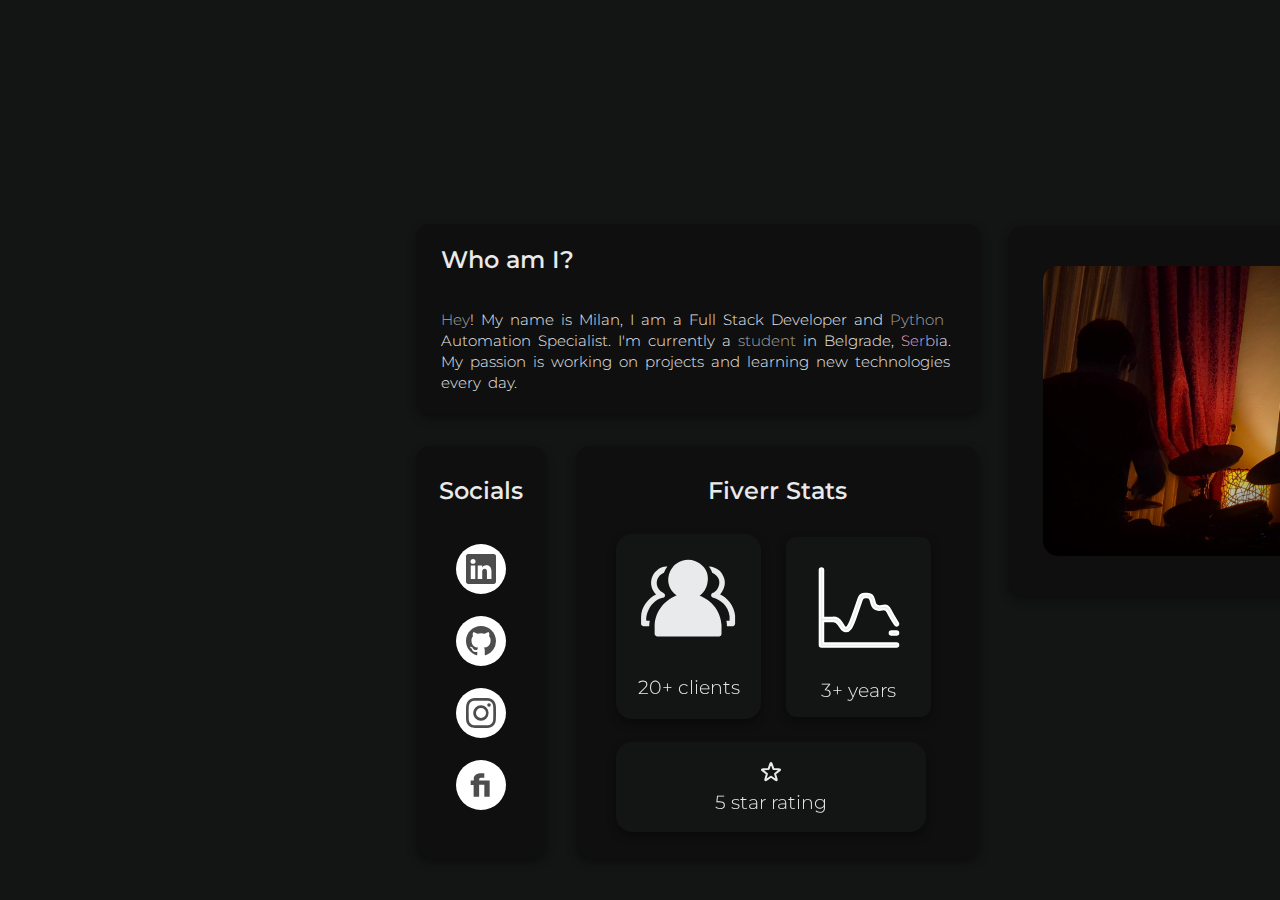
==== commit fd2f69c1: "Fixing image on mobile" ====
--- a/main.html
+++ b/main.html
@@ -14,7 +14,14 @@
 <body>
     <script src="scripts/emojiAnimation.js"></script>
     <script src="scripts/starHover.js"></script>
-    <script src="scripts/hoverBlur.js"></script>
+    <script>
+      // Only load hoverBlur.js on devices wider than 600px
+      if (window.innerWidth > 600) {
+          var script = document.createElement("script");
+          script.src = "scripts/hoverBlur.js";
+          document.head.appendChild(script);
+      }
+  </script>
     <div class="main-content">
       <div class="bubble-about">
           <h2 class="bubble-about-h">Who am I?</h2>
--- a/styles/styles.css
+++ b/styles/styles.css
@@ -6,7 +6,7 @@
     margin: 0;
     padding: 0;
     position: relative;
-
+    overflow: hidden;
 }
 
 h1, h2, h3 {
@@ -262,6 +262,7 @@
     height: 100vh;
     pointer-events: none;
     overflow: hidden;
+    z-index: 200;
 }
 
 /* Emoji confetti styles */
@@ -269,6 +270,7 @@
     font-size: 1.5rem;
     position: absolute;
     opacity: 0;
+    z-index: 200;
     transition: transform 0.3s ease-out, opacity 0.3s ease-out; /* Initial jump effect */
 }
 
--- a/styles/mobile.css
+++ b/styles/mobile.css
@@ -1,11 +1,62 @@
 /* Small screens (phones) */
 @media (max-width: 600px) {
+    body {
+        overflow:auto;
+    }
+
+    @keyframes slideInAbout {
+        0% {
+            transform: translateX(-100%); /* Start from the left */
+            opacity: 0; /* Start invisible */
+            margin-left: -10rem; /* Start with negative margin */
+        }
+        75% {
+            transform: (translateX(-80%));
+        }
+        100% {
+            transform: translateX(0); /* End at the original position */
+            opacity: 1; /* Fully visible */
+            margin-left: 2rem;
+        }
+    }
+
+    @keyframes slideInSocials {
+        0% {
+            transform: translateX(100%); /* Start from the left */
+            opacity: 0; /* Start invisible */
+            margin-left: 10rem; /* Start with negative margin */
+        }
+        75% {
+            transform: (translateX(80%));
+        }
+        100% {
+            transform: translateX(0); /* End at the original position */
+            opacity: 1; /* Fully visible */
+            margin-left: 2.6rem;
+        }
+    }
+
+    @keyframes slideInFiverrStats {
+        0% {
+            transform: translateX(100%); /* Start from the left */
+            opacity: 0; /* Start invisible */
+            margin-left: -10rem; /* Start with negative margin */
+        }
+        75% {
+            transform: (translateX(80%));
+        }
+        100% {
+            transform: translateX(0); /* End at the original position */
+            opacity: 1; /* Fully visible */
+            margin-left: 2.6rem;
+        }
+    }
+
     .bubble-about, .bubble-socials, .bubble-fiverr-stats, .bubble-image, .bubble-tools {
         max-width: 90%; /* Limit the width to avoid overflow */
         grid-template-columns: 1fr;
         display: flex;
         justify-content: center; /* Centers items horizontally */
-        animation: none;
         margin: auto;
         margin-top: 3rem;
     }
@@ -15,7 +66,6 @@
     }
 
     .fiverr-cards {
-        margin-right: auto;
         max-width: 130px;
         margin-top: 1rem;
     }
@@ -23,10 +73,12 @@
     .experience {
         max-width: 130px;
         margin-top: 0px;
+        margin-left: 8.5rem;
     }
 
     .bubble-tools {
         max-width: 70%;
+        margin-bottom: 3rem;
     }
     
     h1, h2, h3 {
@@ -40,7 +92,7 @@
     .clients {
         margin-right: auto;
         margin-bottom: auto;
-        margin-left: -2rem;
+        margin-left: -1.5rem;
         margin-top: 1rem;
         width: 40px;
         height: 110px;
@@ -59,7 +111,7 @@
     .rating {
         margin-top: 2rem;
         margin-bottom: 0rem;
-        margin-left: 0.4rem;
+        margin-left: -1.2rem;
         width: 290px;
         height: 50px;
         padding-bottom: 10px;
@@ -75,8 +127,23 @@
         max-width: 75%;
         max-height: 75%;
         transition: none;
+        animation: none;
         padding-top: 25px;
         padding-bottom: 25px;
     }
+
+    .personal-image {
+        transition: none;
+        animation: none;
+    }
+
+    .bubble-image:hover {
+        transform: scale(1);
+        box-shadow: 0 4px 10px rgba(0, 0, 0, 0.4); /* Shadow for depth */
+    }
+
+    .personal-image:hover {
+        transform: scale(1);
+    }
     
 }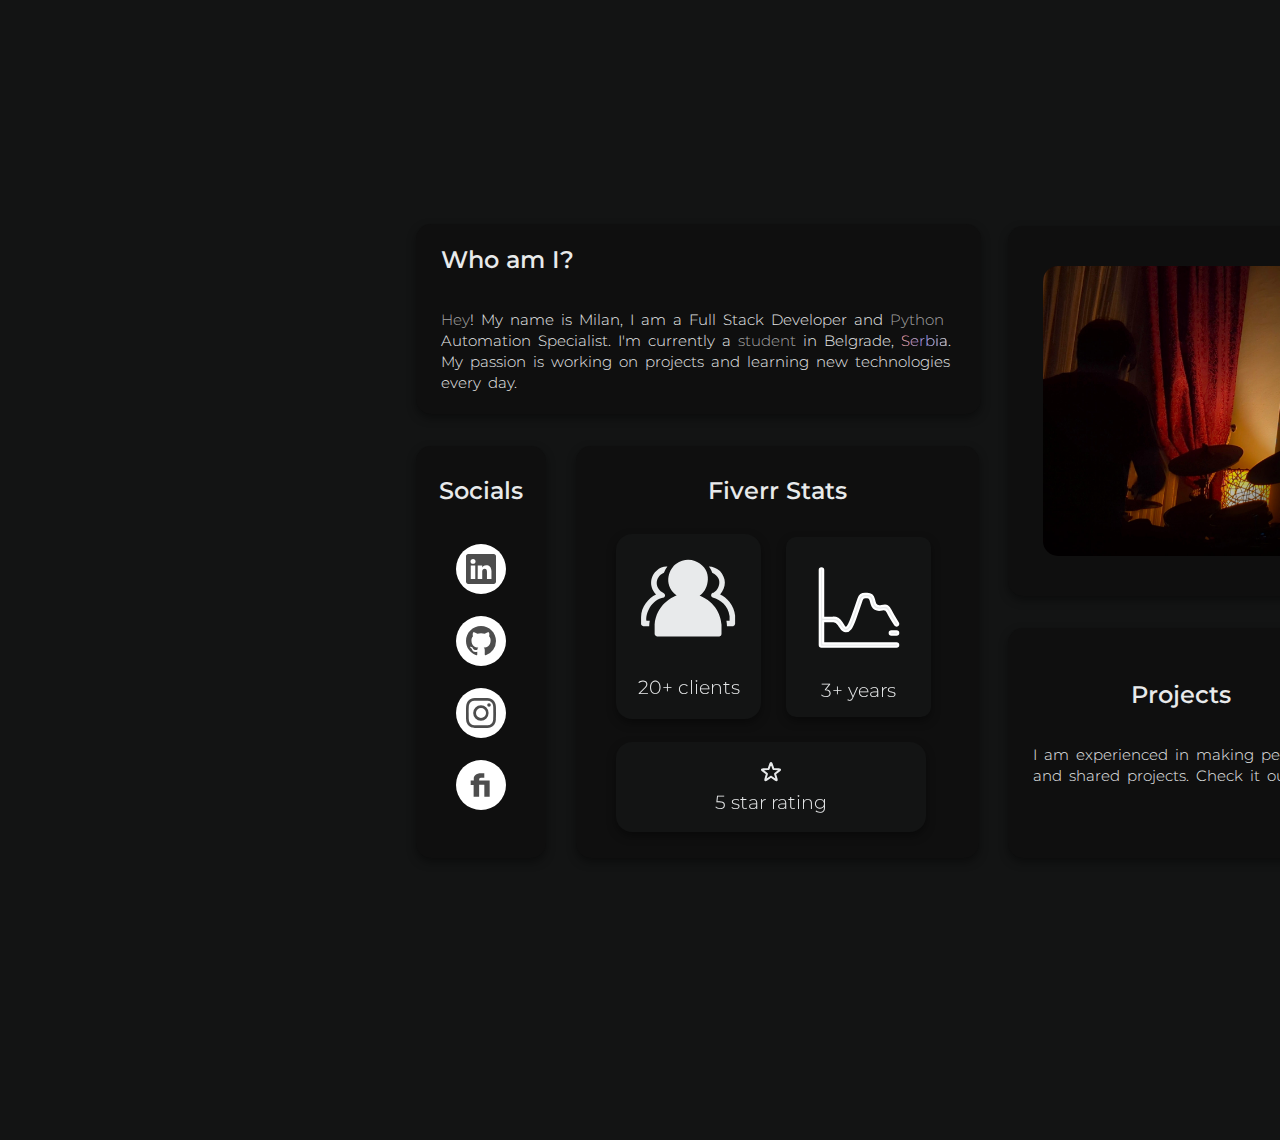
==== commit 47145bcf: "Project field" ====
--- a/main.html
+++ b/main.html
@@ -260,6 +260,10 @@
             <img src="images/ja.jpg" class="personal-image" alt="Picture of me"/>
         </div>
       </div>
+      <div class="bubble-projects">
+        <h2 class="bubble-projects-h">Projects</h2>
+        <p class="projects-paragraph">I am experienced in making personal and shared projects. Check it out</p>
+      </div>
       <div class="main-content-2">
         <div clss="tools-container">
           <div class="bubble-tools">
--- a/styles/styles.css
+++ b/styles/styles.css
@@ -174,6 +174,29 @@
     position: relative; /* Required for absolute positioning of the blur */
 }
 
+.bubble-projects {
+    width: 80%;
+    max-width: 345px;
+    height: 220px;
+    border-radius: 15px;
+    background-color: #0f0f0f;
+    box-shadow: 0 4px 10px rgba(0, 0, 0, 0.4); /* Stronger shadow */
+    margin: 2rem 63rem 20px; /* Set margin-top to 14rem */
+    display: flex;
+    flex-direction: column;
+    justify-content: center;
+    animation: slideInAbout 1s ease;
+    left: 26em; /* Set final position */
+    padding-right: 15px;
+    padding-bottom: 10px;
+}
+
+.bubble-projects-h{
+    text-align: center;
+    padding-top: 10px;
+    padding-left: 0px;
+}
+
 /* This is the wrapper that holds the entire page's content */
 .main-content .main-content-2 {
     position: relative;
@@ -247,6 +270,14 @@
 }
 
 .about-paragraph {
+    padding-left: 25px;
+    padding-bottom: 25px;
+    font-size: 15px;
+    word-spacing: 0.2em;
+    line-height: 1.4;
+}
+
+.projects-paragraph {
     padding-left: 25px;
     padding-bottom: 25px;
     font-size: 15px;
--- a/styles/mobile.css
+++ b/styles/mobile.css
@@ -52,7 +52,7 @@
         }
     }
 
-    .bubble-about, .bubble-socials, .bubble-fiverr-stats, .bubble-image, .bubble-tools {
+    .bubble-about, .bubble-socials, .bubble-fiverr-stats, .bubble-image, .bubble-tools, .bubble-projects {
         max-width: 90%; /* Limit the width to avoid overflow */
         grid-template-columns: 1fr;
         display: flex;
